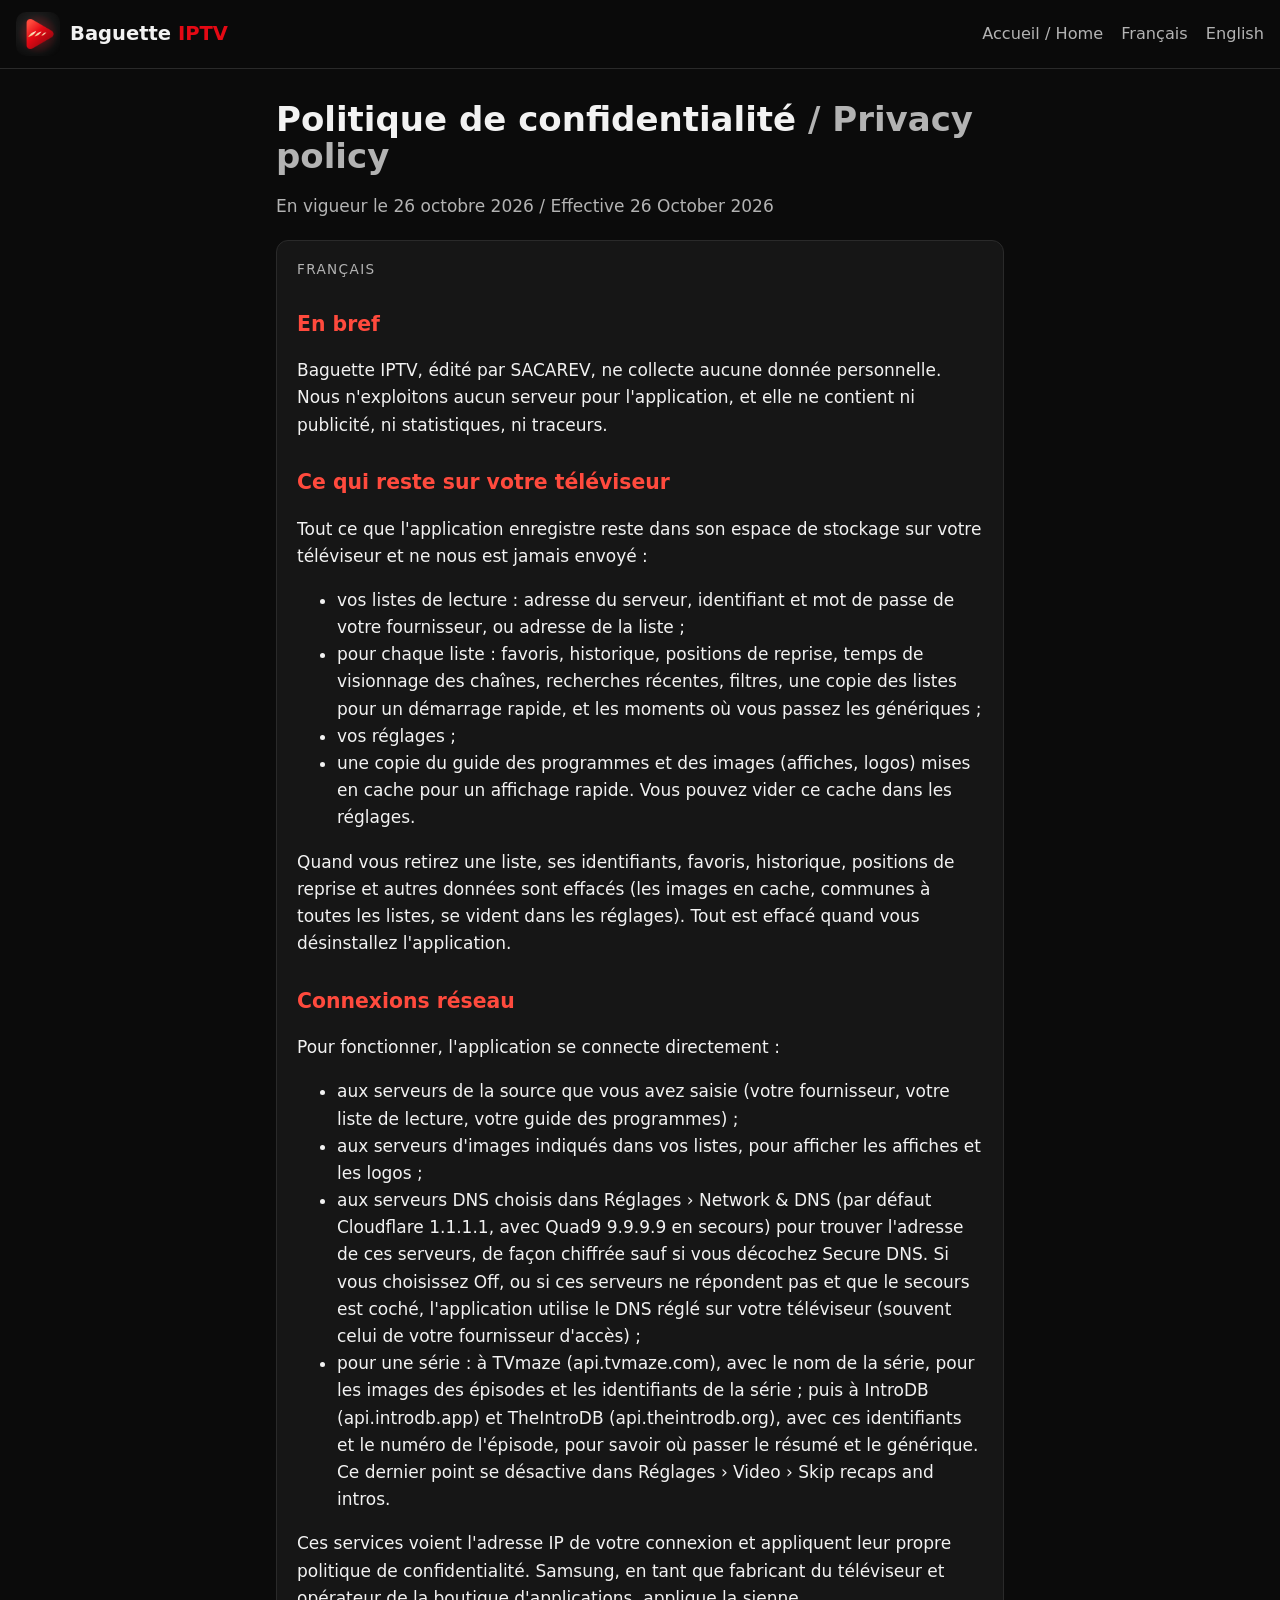
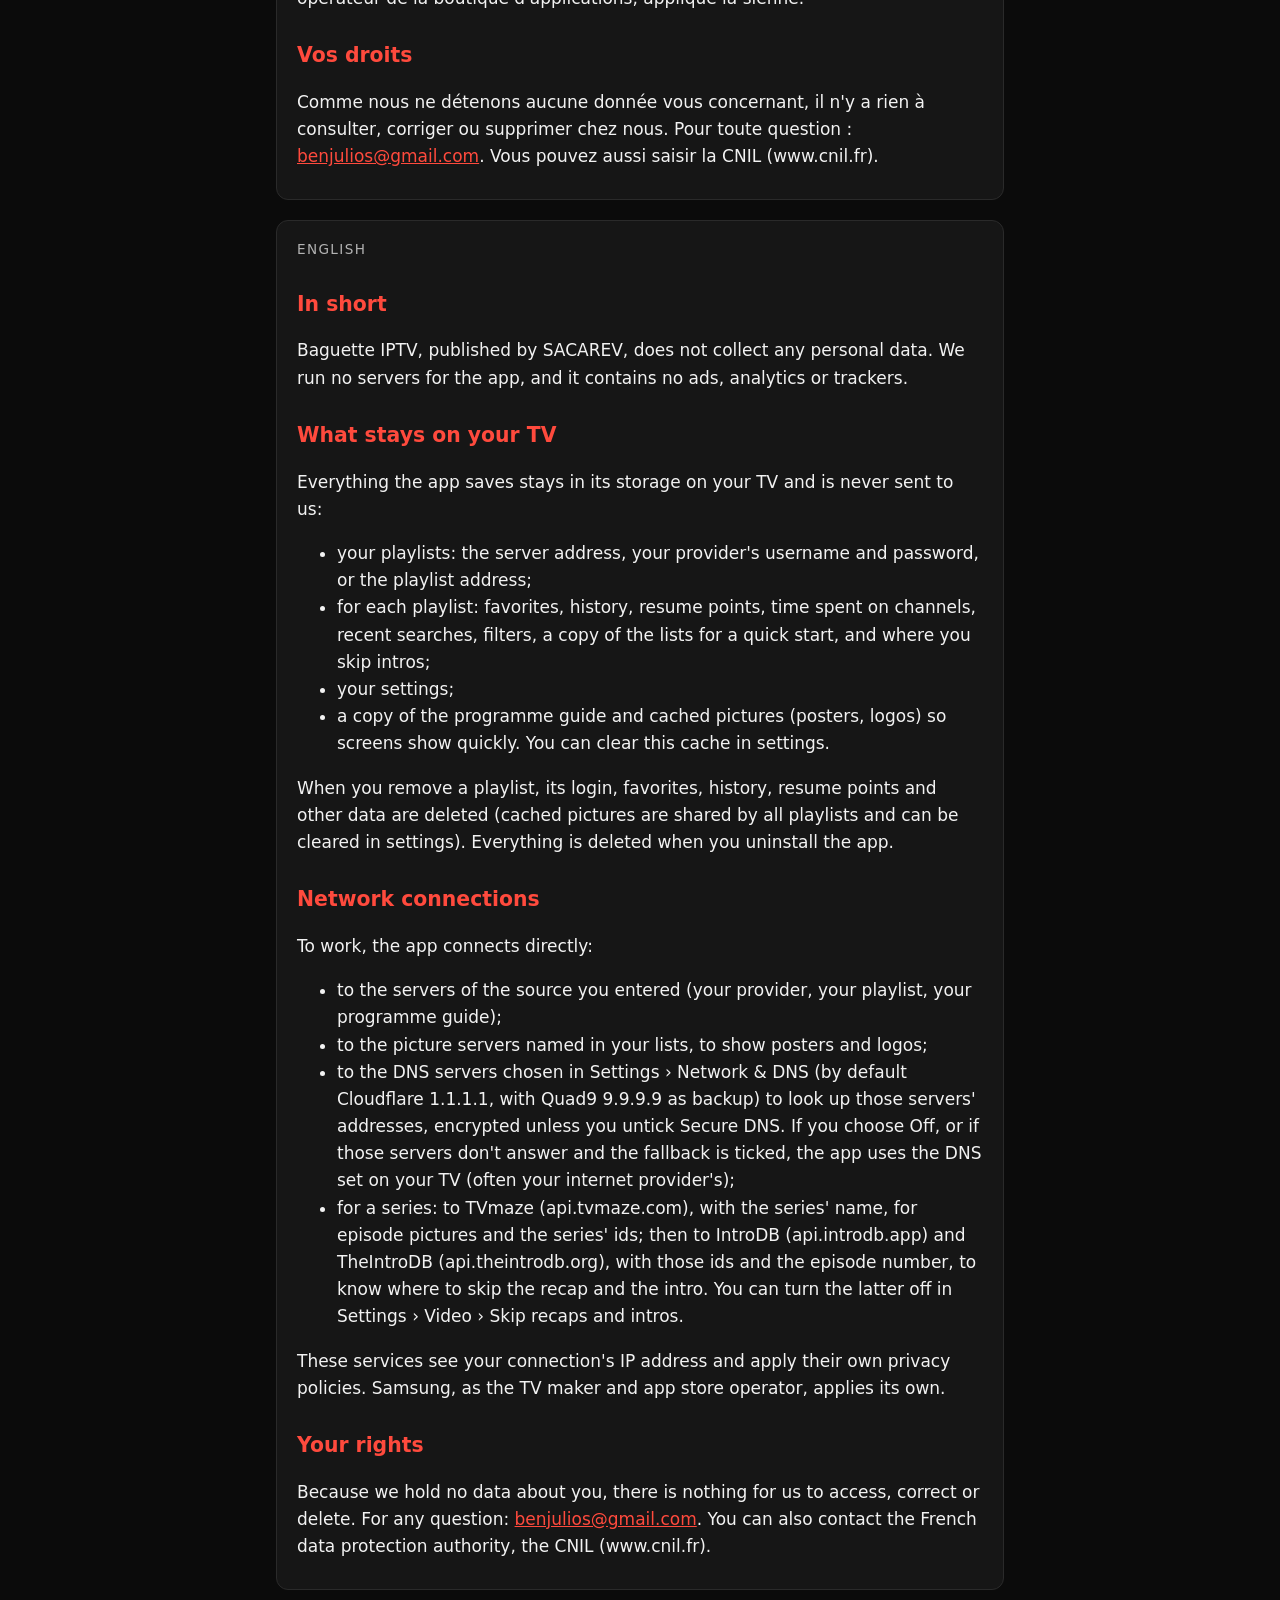
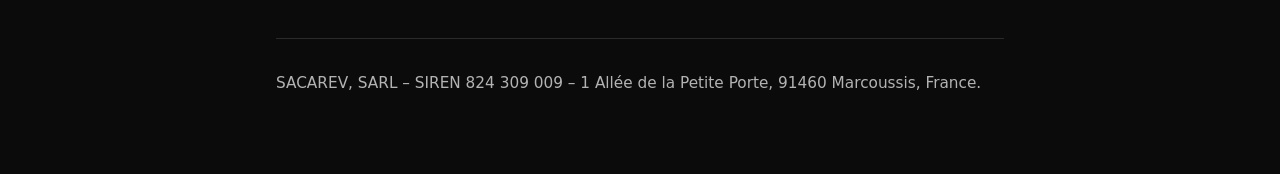
==== privacy.html @ 24fe8e36 "Privacy policy and features: the new DNS settings The app now lets you pick the DNS service (Cloudfl" ====
<!doctype html>
<html lang="fr">
<head>
<meta charset="utf-8">
<meta name="viewport" content="width=device-width, initial-scale=1">
<title>Confidentialité – Baguette IPTV</title>
<meta name="theme-color" content="#0b0b0b">
<link rel="icon" href="favicon.png">
<link rel="stylesheet" href="style.css">
</head>
<body>
<header class="top">
  <a class="brand" href="index.html"><img src="icon.png" alt="" width="44" height="44"><span>Baguette <b>IPTV</b></span></a>
  <nav><a href="index.html">Accueil / Home</a><a href="#fr">Français</a><a href="#en">English</a></nav>
</header>

<main class="doc">
  <h1>Politique de confidentialité <span class="muted">/ Privacy policy</span></h1>
  <p class="muted">En vigueur le 26 octobre 2026 / Effective 26 October 2026</p>

  <section id="fr">
    <p class="lang">Français</p>
    <h2>En bref</h2>
    <p>Baguette IPTV, édité par SACAREV, ne collecte aucune donnée personnelle. Nous n'exploitons aucun serveur pour l'application, et elle ne contient ni publicité, ni statistiques, ni traceurs.</p>
    <h2>Ce qui reste sur votre téléviseur</h2>
    <p>Tout ce que l'application enregistre reste dans son espace de stockage sur votre téléviseur et ne nous est jamais envoyé :</p>
    <ul>
      <li>vos listes de lecture : adresse du serveur, identifiant et mot de passe de votre fournisseur, ou adresse de la liste ;</li>
      <li>pour chaque liste : favoris, historique, positions de reprise, temps de visionnage des chaînes, recherches récentes, filtres, une copie des listes pour un démarrage rapide, et les moments où vous passez les génériques ;</li>
      <li>vos réglages ;</li>
      <li>une copie du guide des programmes et des images (affiches, logos) mises en cache pour un affichage rapide. Vous pouvez vider ce cache dans les réglages.</li>
    </ul>
    <p>Quand vous retirez une liste, ses identifiants, favoris, historique, positions de reprise et autres données sont effacés (les images en cache, communes à toutes les listes, se vident dans les réglages). Tout est effacé quand vous désinstallez l'application.</p>
    <h2>Connexions réseau</h2>
    <p>Pour fonctionner, l'application se connecte directement :</p>
    <ul>
      <li>aux serveurs de la source que vous avez saisie (votre fournisseur, votre liste de lecture, votre guide des programmes) ;</li>
      <li>aux serveurs d'images indiqués dans vos listes, pour afficher les affiches et les logos ;</li>
      <li>aux serveurs DNS choisis dans Réglages › Network &amp; DNS (par défaut Cloudflare 1.1.1.1, avec Quad9 9.9.9.9 en secours) pour trouver l'adresse de ces serveurs, de façon chiffrée sauf si vous décochez Secure DNS. Si vous choisissez Off, ou si ces serveurs ne répondent pas et que le secours est coché, l'application utilise le DNS réglé sur votre téléviseur (souvent celui de votre fournisseur d'accès) ;</li>
      <li>pour une série : à TVmaze (api.tvmaze.com), avec le nom de la série, pour les images des épisodes et les identifiants de la série ; puis à IntroDB (api.introdb.app) et TheIntroDB (api.theintrodb.org), avec ces identifiants et le numéro de l'épisode, pour savoir où passer le résumé et le générique. Ce dernier point se désactive dans Réglages › Video › Skip recaps and intros.</li>
    </ul>
    <p>Ces services voient l'adresse IP de votre connexion et appliquent leur propre politique de confidentialité. Samsung, en tant que fabricant du téléviseur et opérateur de la boutique d'applications, applique la sienne.</p>
    <h2>Vos droits</h2>
    <p>Comme nous ne détenons aucune donnée vous concernant, il n'y a rien à consulter, corriger ou supprimer chez nous. Pour toute question : <a href="mailto:benjulios@gmail.com">benjulios@gmail.com</a>. Vous pouvez aussi saisir la CNIL (www.cnil.fr).</p>
  </section>

  <section id="en">
    <p class="lang">English</p>
    <h2>In short</h2>
    <p>Baguette IPTV, published by SACAREV, does not collect any personal data. We run no servers for the app, and it contains no ads, analytics or trackers.</p>
    <h2>What stays on your TV</h2>
    <p>Everything the app saves stays in its storage on your TV and is never sent to us:</p>
    <ul>
      <li>your playlists: the server address, your provider's username and password, or the playlist address;</li>
      <li>for each playlist: favorites, history, resume points, time spent on channels, recent searches, filters, a copy of the lists for a quick start, and where you skip intros;</li>
      <li>your settings;</li>
      <li>a copy of the programme guide and cached pictures (posters, logos) so screens show quickly. You can clear this cache in settings.</li>
    </ul>
    <p>When you remove a playlist, its login, favorites, history, resume points and other data are deleted (cached pictures are shared by all playlists and can be cleared in settings). Everything is deleted when you uninstall the app.</p>
    <h2>Network connections</h2>
    <p>To work, the app connects directly:</p>
    <ul>
      <li>to the servers of the source you entered (your provider, your playlist, your programme guide);</li>
      <li>to the picture servers named in your lists, to show posters and logos;</li>
      <li>to the DNS servers chosen in Settings › Network &amp; DNS (by default Cloudflare 1.1.1.1, with Quad9 9.9.9.9 as backup) to look up those servers' addresses, encrypted unless you untick Secure DNS. If you choose Off, or if those servers don't answer and the fallback is ticked, the app uses the DNS set on your TV (often your internet provider's);</li>
      <li>for a series: to TVmaze (api.tvmaze.com), with the series' name, for episode pictures and the series' ids; then to IntroDB (api.introdb.app) and TheIntroDB (api.theintrodb.org), with those ids and the episode number, to know where to skip the recap and the intro. You can turn the latter off in Settings › Video › Skip recaps and intros.</li>
    </ul>
    <p>These services see your connection's IP address and apply their own privacy policies. Samsung, as the TV maker and app store operator, applies its own.</p>
    <h2>Your rights</h2>
    <p>Because we hold no data about you, there is nothing for us to access, correct or delete. For any question: <a href="mailto:benjulios@gmail.com">benjulios@gmail.com</a>. You can also contact the French data protection authority, the CNIL (www.cnil.fr).</p>
  </section>

  <footer>
    <p>SACAREV, SARL – SIREN 824 309 009 – 1 Allée de la Petite Porte, 91460 Marcoussis, France.</p>
  </footer>
</main>
</body>
</html>
---- style.css ----
:root {
  --bg: #0b0b0b; --panel: #161616; --raised: #1f1f1f; --line: #2a2a2a;
  --text: #f2f2f2; --muted: #b3b3b3; --red: #e50914; --red-light: #ff4a3d;
}
* { box-sizing: border-box; }
html, body { margin: 0; background: var(--bg); color: var(--text); font: 17px/1.6 system-ui, -apple-system, "Segoe UI", Roboto, sans-serif; }
a { color: var(--red-light); }
img { max-width: 100%; height: auto; }

.top { position: sticky; top: 0; z-index: 10; display: flex; align-items: center; justify-content: space-between; gap: 16px; flex-wrap: wrap;
  padding: 12px 16px; background: rgba(11, 11, 11, .92); border-bottom: 1px solid var(--line); backdrop-filter: blur(8px); }
.brand { display: flex; align-items: center; gap: 10px; color: var(--text); text-decoration: none; font-weight: 700; font-size: 1.15rem; }
.brand img { border-radius: 10px; }
.brand b { color: var(--red); }
nav { display: flex; gap: 18px; flex-wrap: wrap; }
nav a { color: var(--muted); text-decoration: none; font-size: .95rem; }
nav a:hover { color: var(--text); }

main { max-width: 1120px; margin: 0 auto; padding: 0 16px 64px; }
.hero { text-align: center; padding: 48px 0 8px; }
.hero .logo { border-radius: 28px; box-shadow: 0 12px 40px rgba(229, 9, 20, .25); }
h1 { margin: 16px 0 4px; font-size: clamp(2.2rem, 6vw, 3.6rem); line-height: 1.1; }
h1 span { color: var(--red); }
.tagline { margin: 4px 0; font-size: 1.2rem; }
.tagline.en { color: var(--muted); font-size: 1.05rem; }

.shot { margin: 0; }
.shot img { display: block; width: 100%; border-radius: 12px; border: 1px solid var(--line); background: var(--panel); }
.shot.wide { margin-top: 32px; }
.shot.wide img { box-shadow: 0 24px 60px rgba(0, 0, 0, .6); }
.gallery { display: grid; grid-template-columns: repeat(auto-fit, minmax(320px, 1fr)); gap: 24px; margin-top: 32px; }
figcaption { margin-top: 8px; font-weight: 600; }
figcaption span { display: block; color: var(--muted); font-weight: 400; font-size: .92rem; }
.note { color: var(--muted); font-size: .85rem; text-align: center; margin: 16px 0 0; }

.lang-block { background: var(--panel); border: 1px solid var(--line); border-radius: 16px; padding: 8px 24px 20px; margin: 40px 0 0; }
.lang { font-size: .8rem; color: var(--muted); text-transform: uppercase; letter-spacing: .1em; margin-bottom: 0; }
h2 { font-size: 1.45rem; margin: 18px 0 8px; }
.warn { background: var(--raised); border-left: 4px solid var(--red); padding: 10px 14px; border-radius: 6px; }
.features { display: grid; grid-template-columns: repeat(auto-fit, minmax(260px, 1fr)); gap: 16px; margin: 20px 0 8px; }
.features article { background: var(--raised); border: 1px solid var(--line); border-radius: 12px; padding: 16px 18px; }
.features img { width: 36px; height: 36px; }
.features h3 { margin: 8px 0 4px; font-size: 1.05rem; }
.features p { margin: 0; color: var(--muted); font-size: .95rem; }
.features article.wide { grid-column: 1 / -1; border-color: rgba(229, 9, 20, .45); }

footer { margin-top: 48px; font-size: .9rem; color: var(--muted); border-top: 1px solid var(--line); padding-top: 16px; }
.muted { color: var(--muted); }

/* the privacy page: one readable column */
.doc { max-width: 760px; margin: 0 auto; }
.doc section { background: var(--panel); border: 1px solid var(--line); border-radius: 12px; padding: 4px 20px 12px; margin: 20px 0; }
.doc h1 { font-size: 2rem; margin-top: 32px; }
.doc h2 { color: var(--red-light); font-size: 1.2rem; margin-top: 1.6rem; }
@media (max-width: 520px) {
  .lang-block { padding: 4px 16px 16px; }
  .top { padding: 10px 16px; }
}
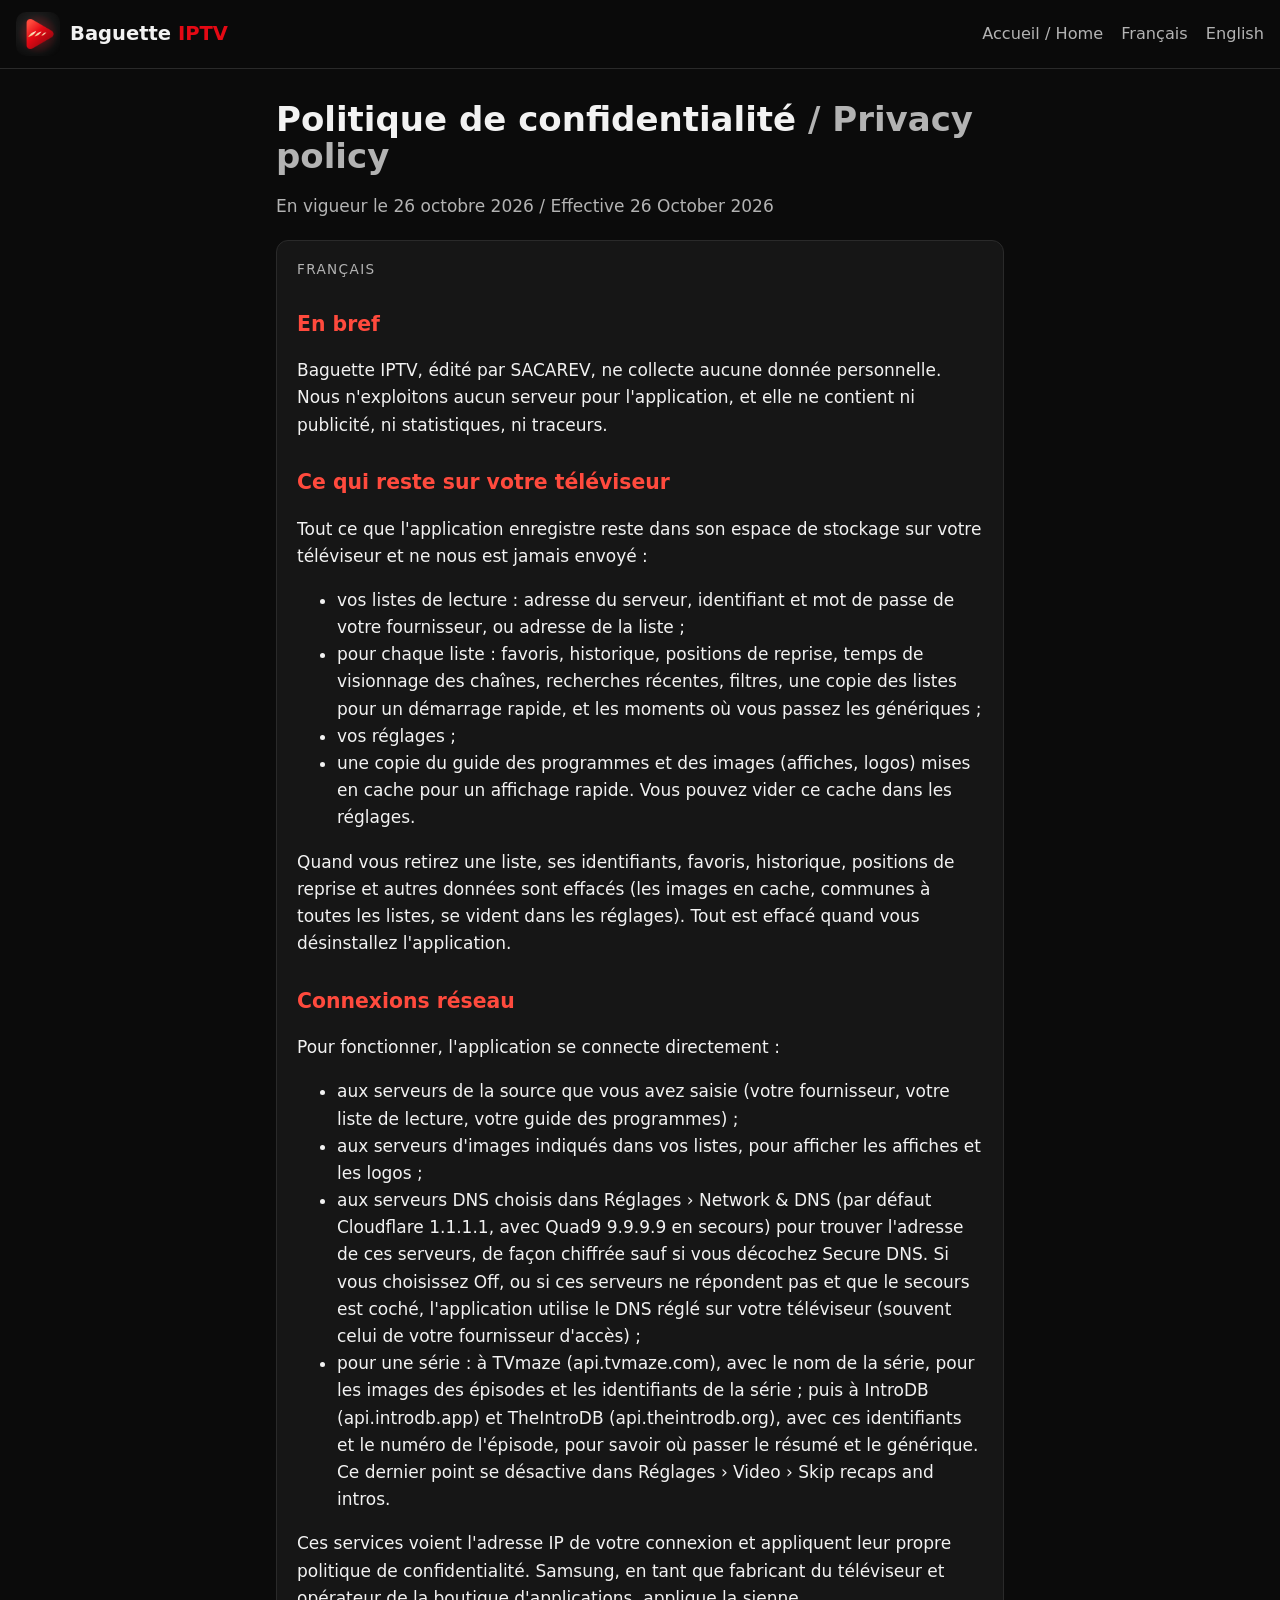
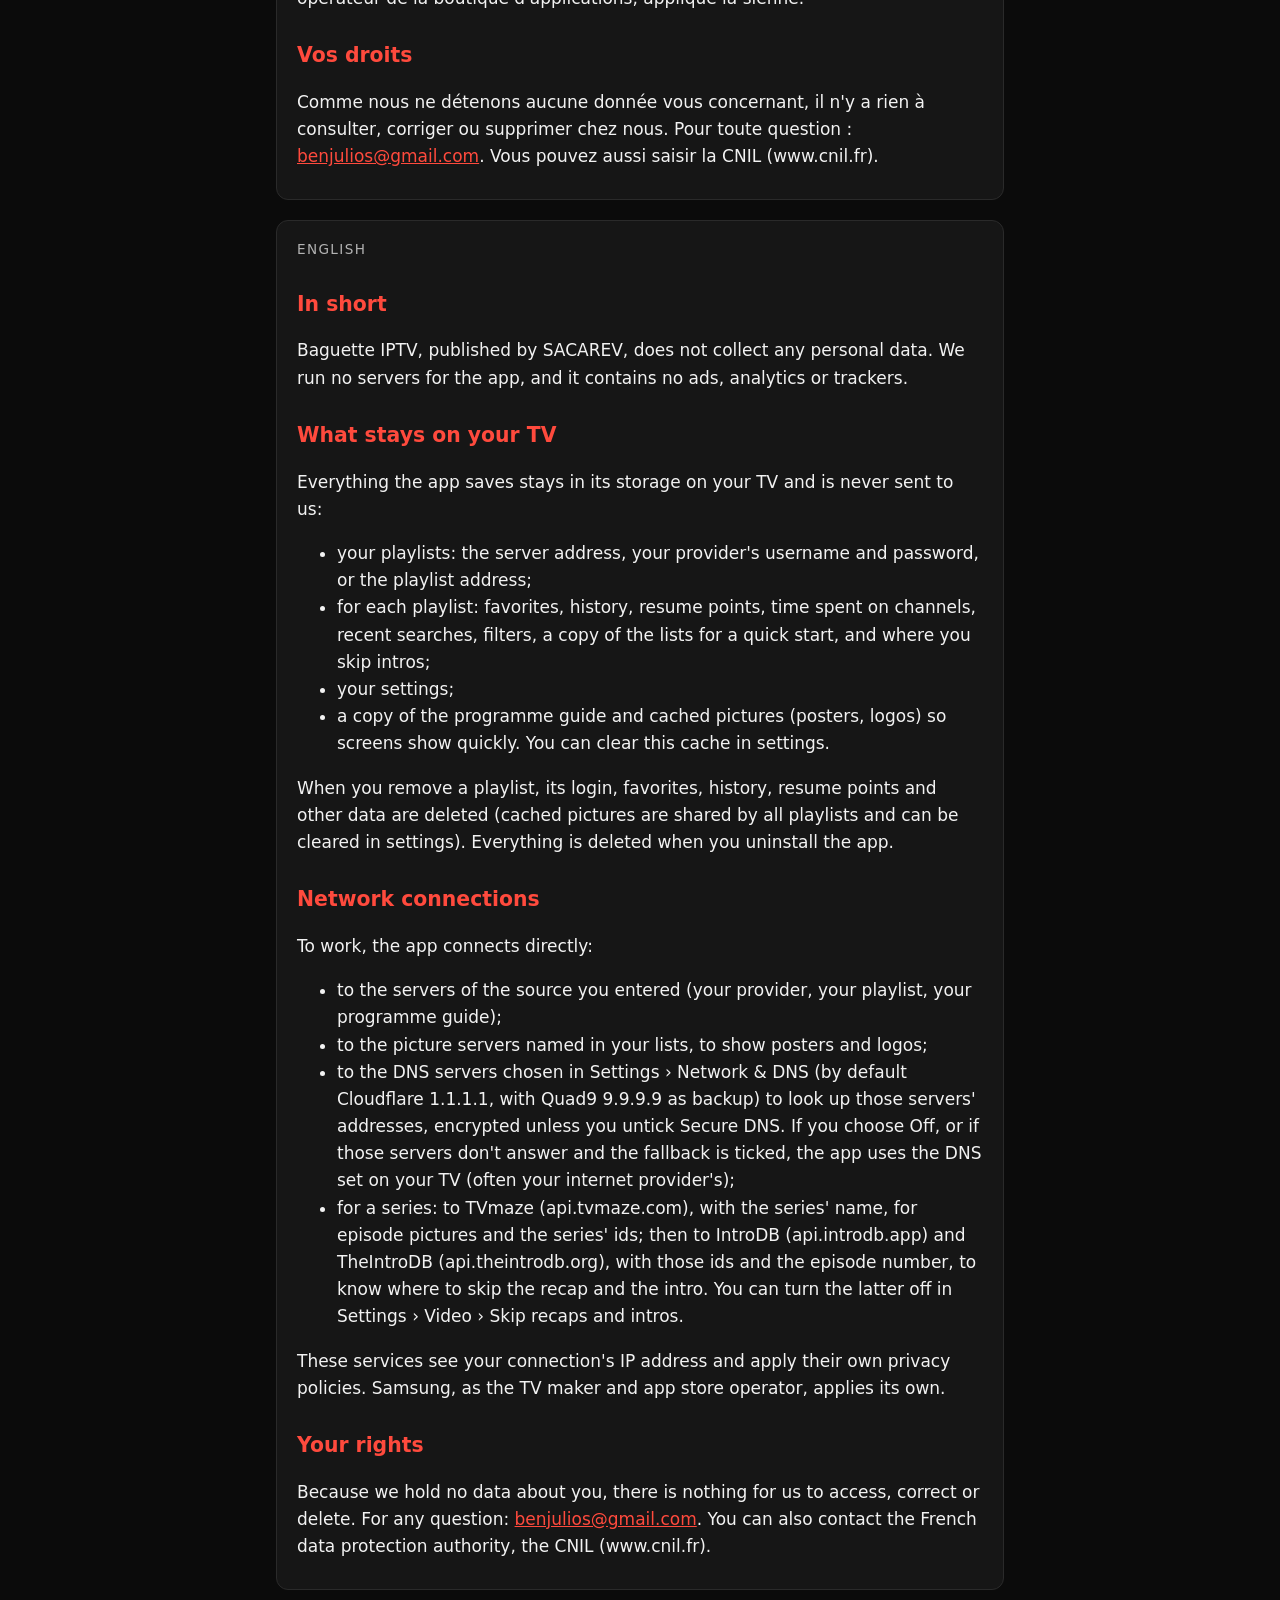
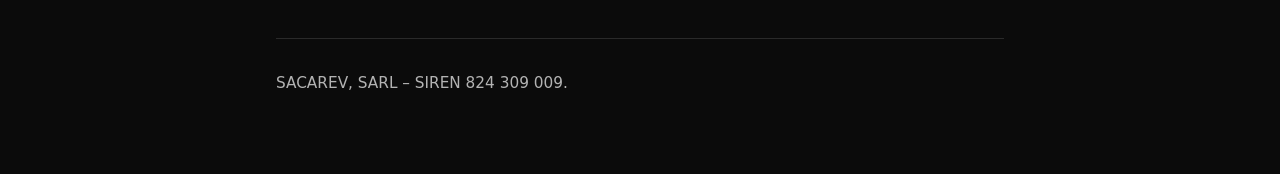
==== commit 7e9b3915: "Privacy policy and features: the new DNS settings The app now lets you pick the DNS service (Cloudfl" ====
--- a/privacy.html
+++ b/privacy.html
@@ -71,7 +71,7 @@
   </section>
 
   <footer>
-    <p>SACAREV, SARL – SIREN 824 309 009 – 1 Allée de la Petite Porte, 91460 Marcoussis, France.</p>
+    <p>SACAREV, SARL – SIREN 824 309 009.</p>
   </footer>
 </main>
 </body>
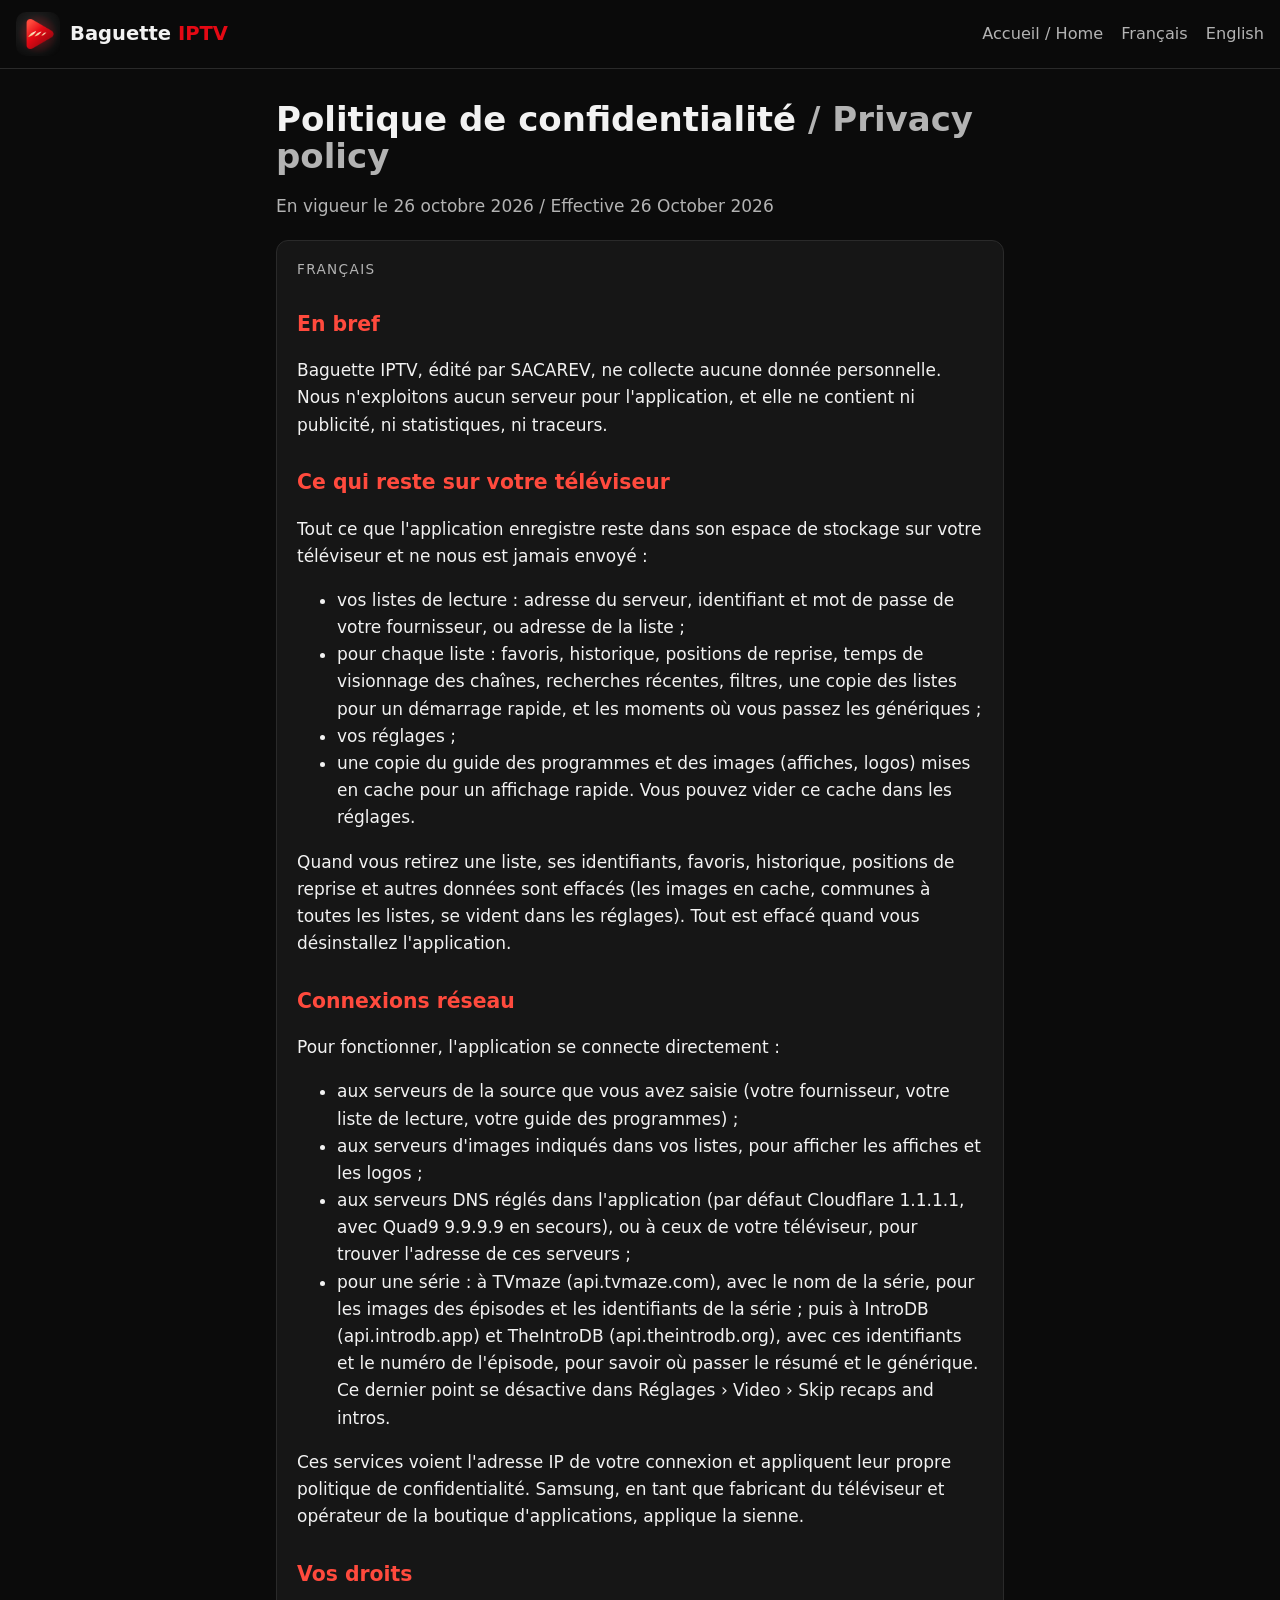
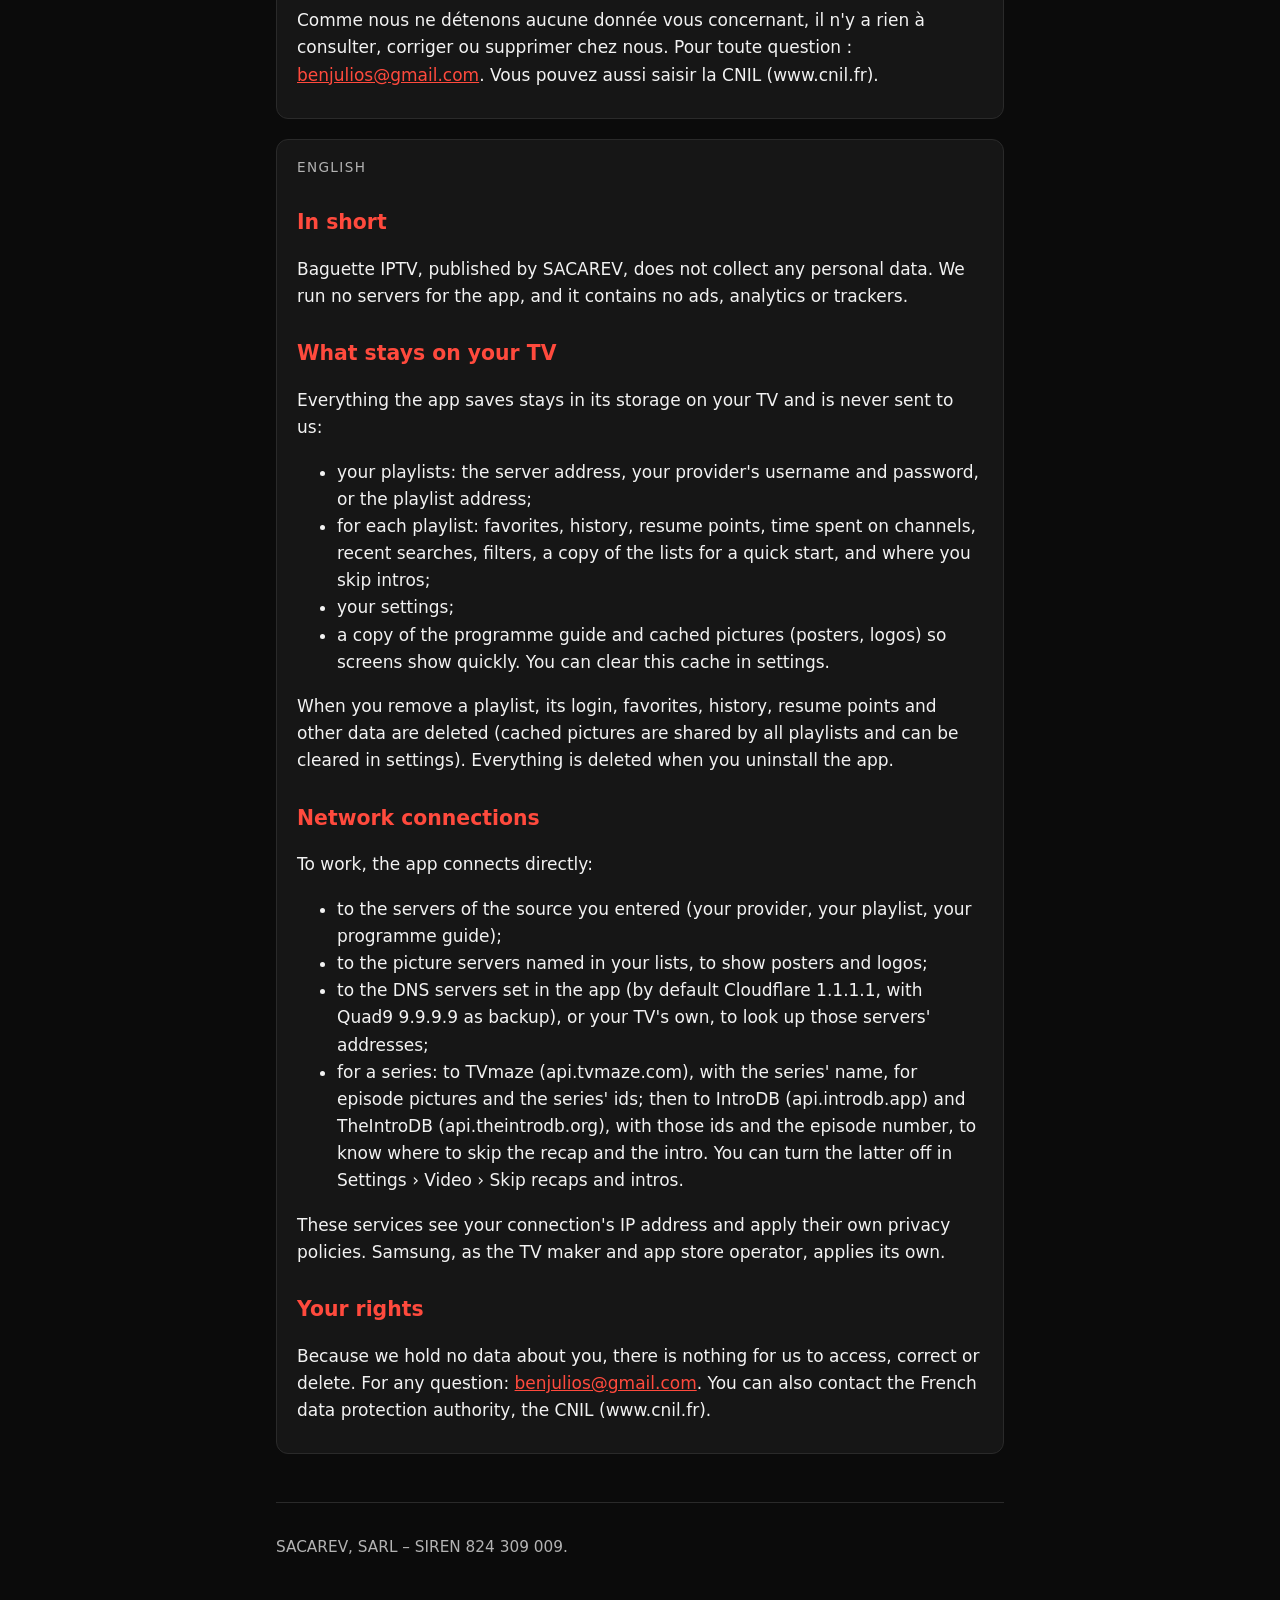
==== commit 40d8bdaa: "Site: leave secure DNS out for now, lead with the interface The feature list no longer pitches encry" ====
--- a/privacy.html
+++ b/privacy.html
@@ -36,7 +36,7 @@
     <ul>
       <li>aux serveurs de la source que vous avez saisie (votre fournisseur, votre liste de lecture, votre guide des programmes) ;</li>
       <li>aux serveurs d'images indiqués dans vos listes, pour afficher les affiches et les logos ;</li>
-      <li>aux serveurs DNS choisis dans Réglages › Network &amp; DNS (par défaut Cloudflare 1.1.1.1, avec Quad9 9.9.9.9 en secours) pour trouver l'adresse de ces serveurs, de façon chiffrée sauf si vous décochez Secure DNS. Si vous choisissez Off, ou si ces serveurs ne répondent pas et que le secours est coché, l'application utilise le DNS réglé sur votre téléviseur (souvent celui de votre fournisseur d'accès) ;</li>
+      <li>aux serveurs DNS réglés dans l'application (par défaut Cloudflare 1.1.1.1, avec Quad9 9.9.9.9 en secours), ou à ceux de votre téléviseur, pour trouver l'adresse de ces serveurs ;</li>
       <li>pour une série : à TVmaze (api.tvmaze.com), avec le nom de la série, pour les images des épisodes et les identifiants de la série ; puis à IntroDB (api.introdb.app) et TheIntroDB (api.theintrodb.org), avec ces identifiants et le numéro de l'épisode, pour savoir où passer le résumé et le générique. Ce dernier point se désactive dans Réglages › Video › Skip recaps and intros.</li>
     </ul>
     <p>Ces services voient l'adresse IP de votre connexion et appliquent leur propre politique de confidentialité. Samsung, en tant que fabricant du téléviseur et opérateur de la boutique d'applications, applique la sienne.</p>
@@ -62,7 +62,7 @@
     <ul>
       <li>to the servers of the source you entered (your provider, your playlist, your programme guide);</li>
       <li>to the picture servers named in your lists, to show posters and logos;</li>
-      <li>to the DNS servers chosen in Settings › Network &amp; DNS (by default Cloudflare 1.1.1.1, with Quad9 9.9.9.9 as backup) to look up those servers' addresses, encrypted unless you untick Secure DNS. If you choose Off, or if those servers don't answer and the fallback is ticked, the app uses the DNS set on your TV (often your internet provider's);</li>
+      <li>to the DNS servers set in the app (by default Cloudflare 1.1.1.1, with Quad9 9.9.9.9 as backup), or your TV's own, to look up those servers' addresses;</li>
       <li>for a series: to TVmaze (api.tvmaze.com), with the series' name, for episode pictures and the series' ids; then to IntroDB (api.introdb.app) and TheIntroDB (api.theintrodb.org), with those ids and the episode number, to know where to skip the recap and the intro. You can turn the latter off in Settings › Video › Skip recaps and intros.</li>
     </ul>
     <p>These services see your connection's IP address and apply their own privacy policies. Samsung, as the TV maker and app store operator, applies its own.</p>
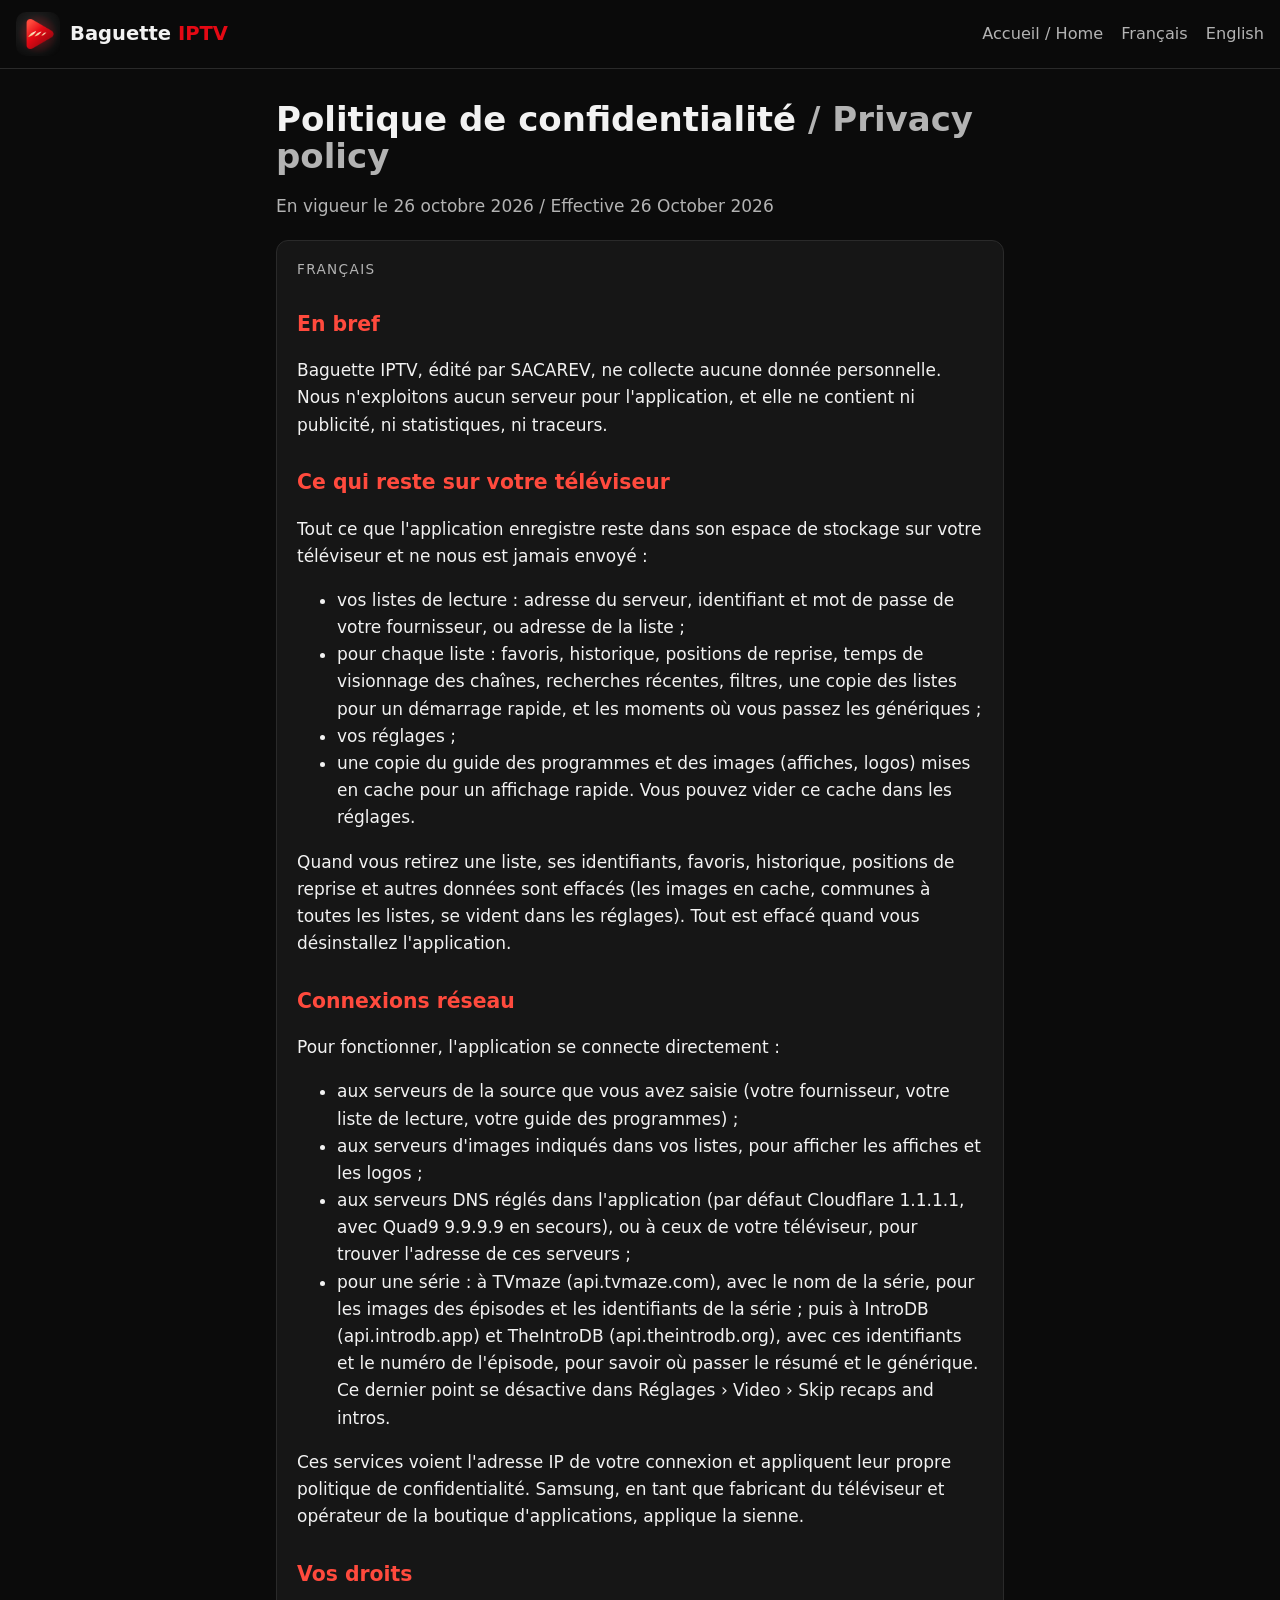
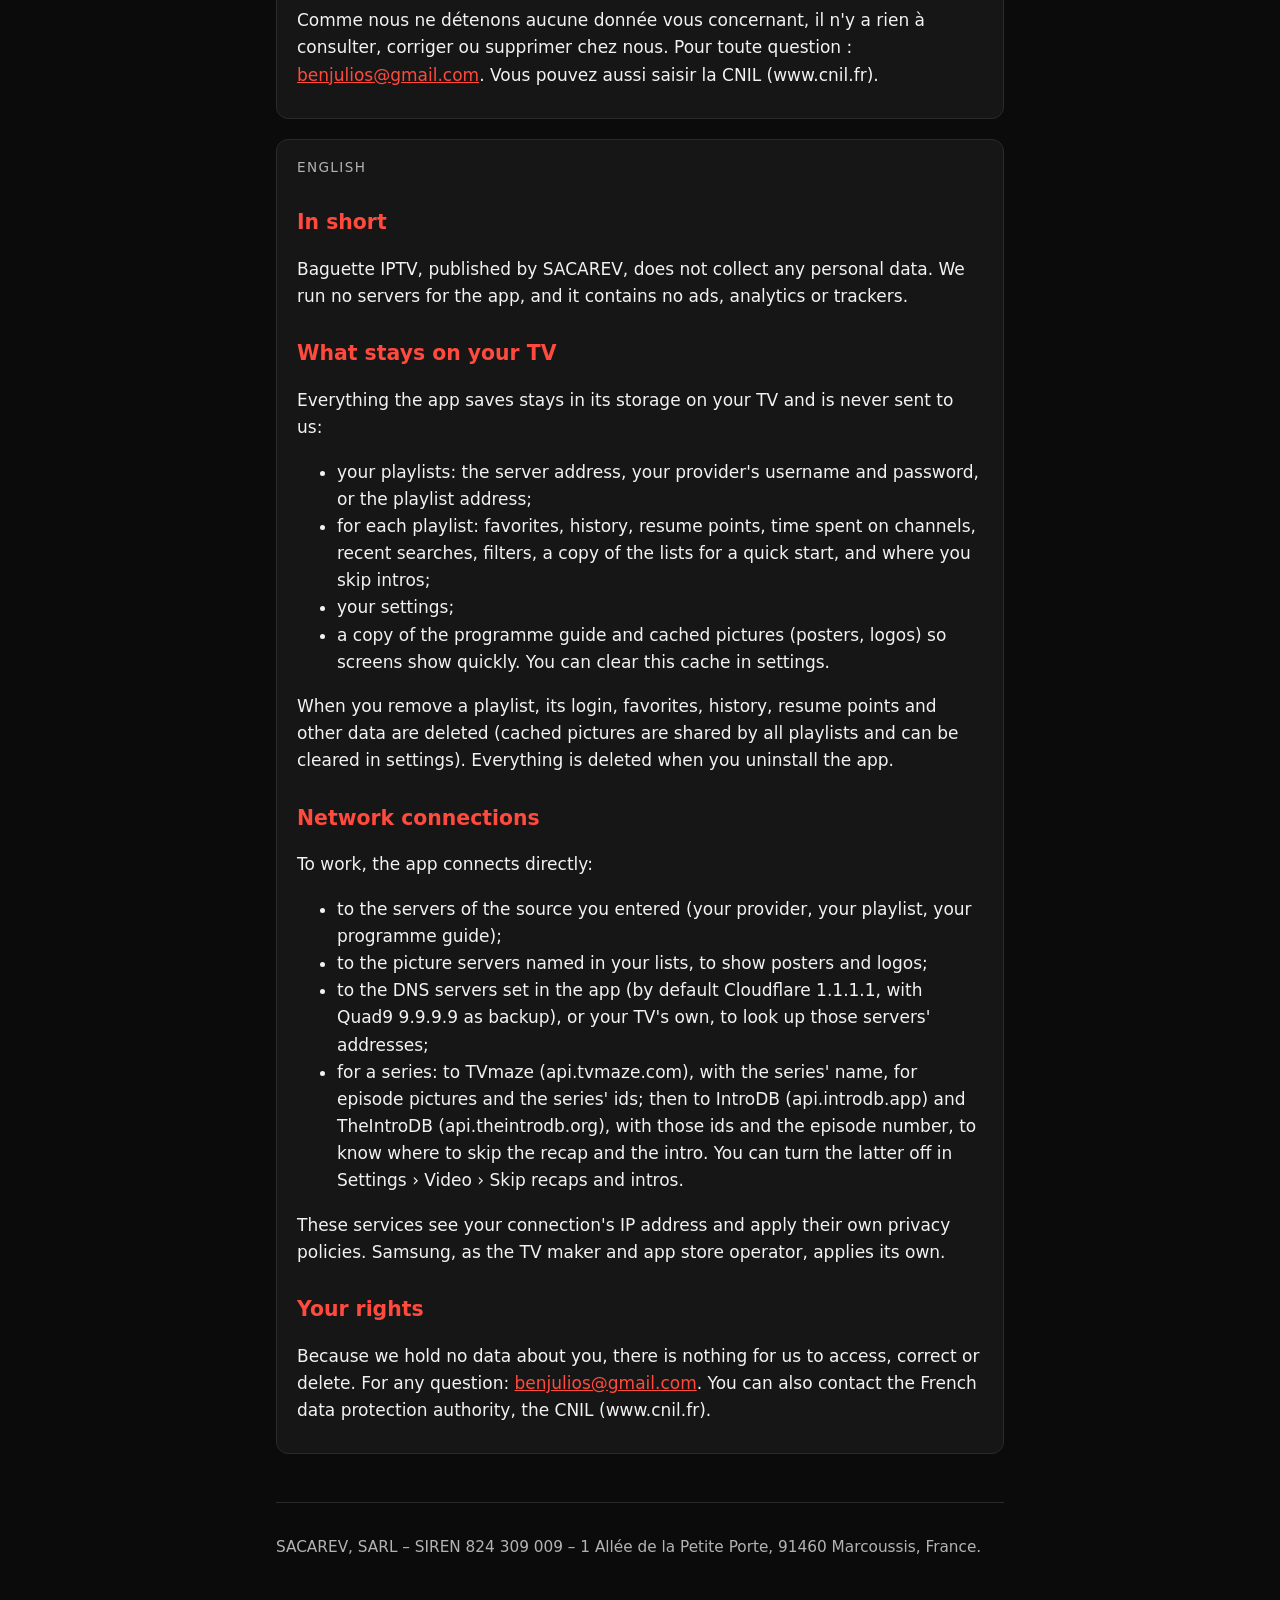
==== commit 69ce6491: "Site: leave secure DNS out for now, lead with the interface The feature list no longer pitches encry" ====
--- a/privacy.html
+++ b/privacy.html
@@ -71,7 +71,7 @@
   </section>
 
   <footer>
-    <p>SACAREV, SARL – SIREN 824 309 009.</p>
+    <p>SACAREV, SARL – SIREN 824 309 009 – 1 Allée de la Petite Porte, 91460 Marcoussis, France.</p>
   </footer>
 </main>
 </body>
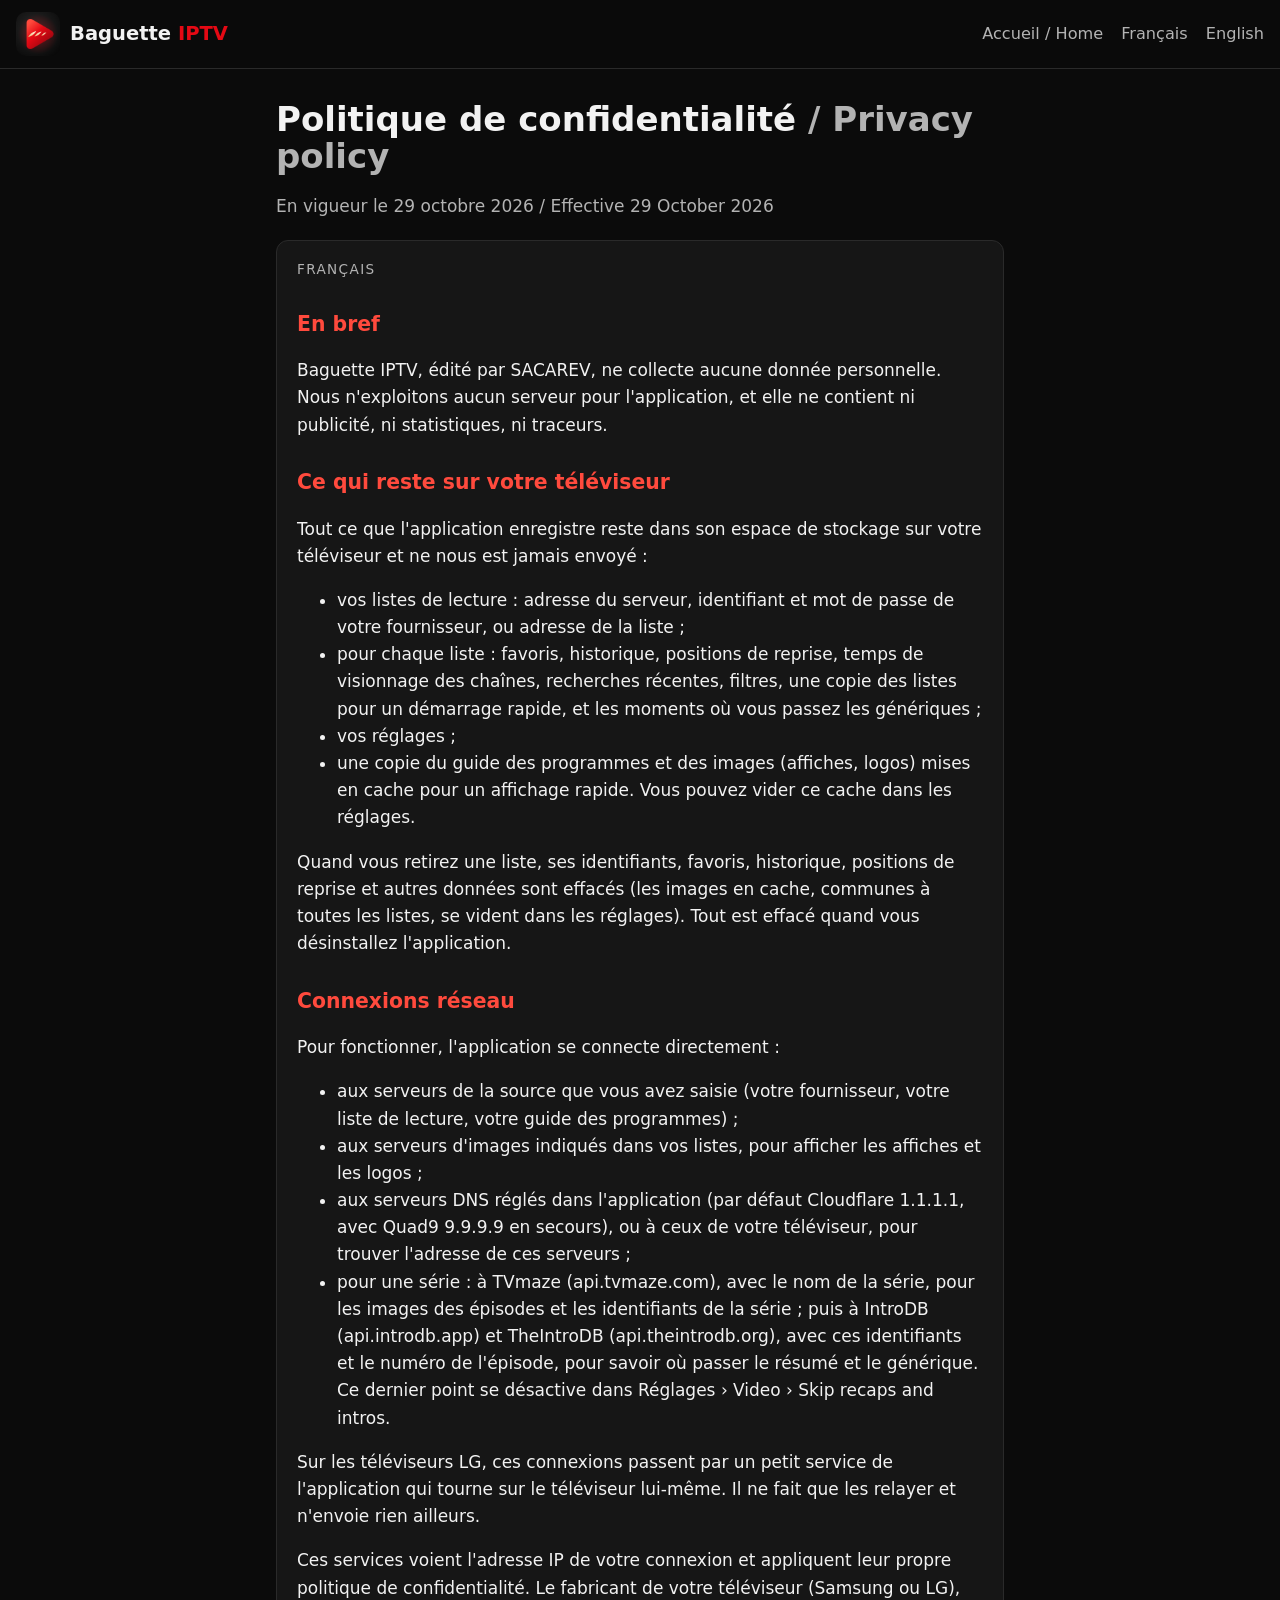
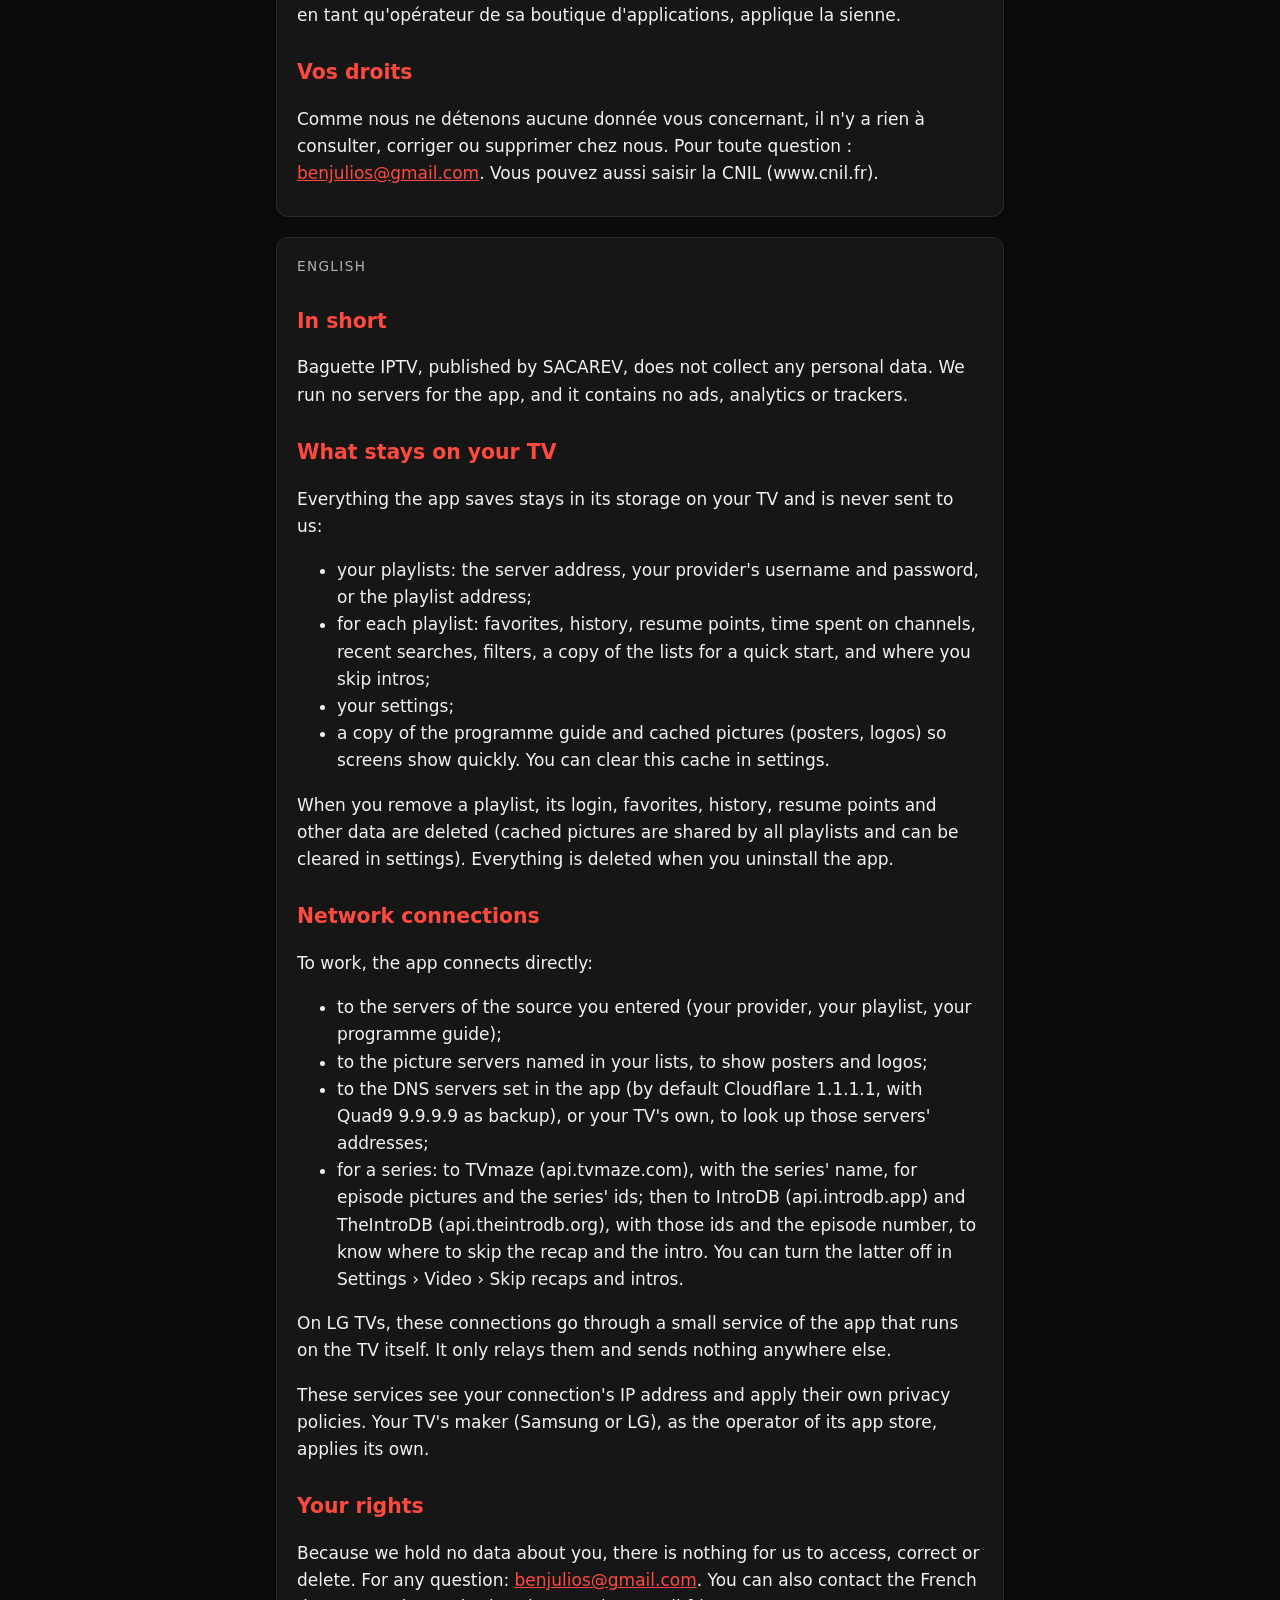
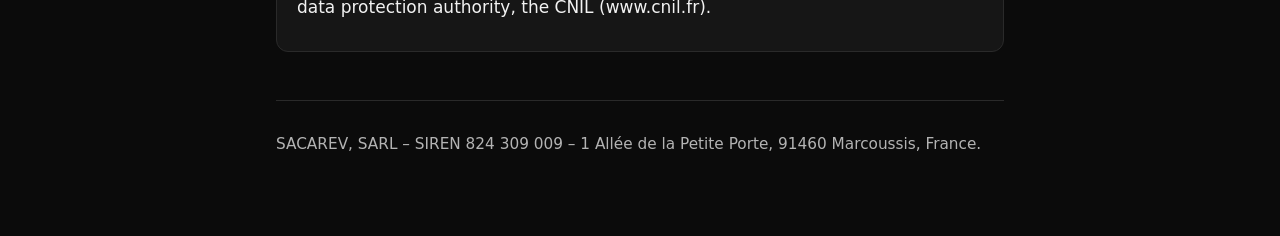
==== commit 702157ee: "Site: LG TVs on webOS 24 and later, and what the LG app's service does in the privacy policy Co-Auth" ====
--- a/privacy.html
+++ b/privacy.html
@@ -16,7 +16,7 @@
 
 <main class="doc">
   <h1>Politique de confidentialité <span class="muted">/ Privacy policy</span></h1>
-  <p class="muted">En vigueur le 26 octobre 2026 / Effective 26 October 2026</p>
+  <p class="muted">En vigueur le 29 octobre 2026 / Effective 29 October 2026</p>
 
   <section id="fr">
     <p class="lang">Français</p>
@@ -39,7 +39,8 @@
       <li>aux serveurs DNS réglés dans l'application (par défaut Cloudflare 1.1.1.1, avec Quad9 9.9.9.9 en secours), ou à ceux de votre téléviseur, pour trouver l'adresse de ces serveurs ;</li>
       <li>pour une série : à TVmaze (api.tvmaze.com), avec le nom de la série, pour les images des épisodes et les identifiants de la série ; puis à IntroDB (api.introdb.app) et TheIntroDB (api.theintrodb.org), avec ces identifiants et le numéro de l'épisode, pour savoir où passer le résumé et le générique. Ce dernier point se désactive dans Réglages › Video › Skip recaps and intros.</li>
     </ul>
-    <p>Ces services voient l'adresse IP de votre connexion et appliquent leur propre politique de confidentialité. Samsung, en tant que fabricant du téléviseur et opérateur de la boutique d'applications, applique la sienne.</p>
+    <p>Sur les téléviseurs LG, ces connexions passent par un petit service de l'application qui tourne sur le téléviseur lui-même. Il ne fait que les relayer et n'envoie rien ailleurs.</p>
+    <p>Ces services voient l'adresse IP de votre connexion et appliquent leur propre politique de confidentialité. Le fabricant de votre téléviseur (Samsung ou LG), en tant qu'opérateur de sa boutique d'applications, applique la sienne.</p>
     <h2>Vos droits</h2>
     <p>Comme nous ne détenons aucune donnée vous concernant, il n'y a rien à consulter, corriger ou supprimer chez nous. Pour toute question : <a href="mailto:benjulios@gmail.com">benjulios@gmail.com</a>. Vous pouvez aussi saisir la CNIL (www.cnil.fr).</p>
   </section>
@@ -65,7 +66,8 @@
       <li>to the DNS servers set in the app (by default Cloudflare 1.1.1.1, with Quad9 9.9.9.9 as backup), or your TV's own, to look up those servers' addresses;</li>
       <li>for a series: to TVmaze (api.tvmaze.com), with the series' name, for episode pictures and the series' ids; then to IntroDB (api.introdb.app) and TheIntroDB (api.theintrodb.org), with those ids and the episode number, to know where to skip the recap and the intro. You can turn the latter off in Settings › Video › Skip recaps and intros.</li>
     </ul>
-    <p>These services see your connection's IP address and apply their own privacy policies. Samsung, as the TV maker and app store operator, applies its own.</p>
+    <p>On LG TVs, these connections go through a small service of the app that runs on the TV itself. It only relays them and sends nothing anywhere else.</p>
+    <p>These services see your connection's IP address and apply their own privacy policies. Your TV's maker (Samsung or LG), as the operator of its app store, applies its own.</p>
     <h2>Your rights</h2>
     <p>Because we hold no data about you, there is nothing for us to access, correct or delete. For any question: <a href="mailto:benjulios@gmail.com">benjulios@gmail.com</a>. You can also contact the French data protection authority, the CNIL (www.cnil.fr).</p>
   </section>
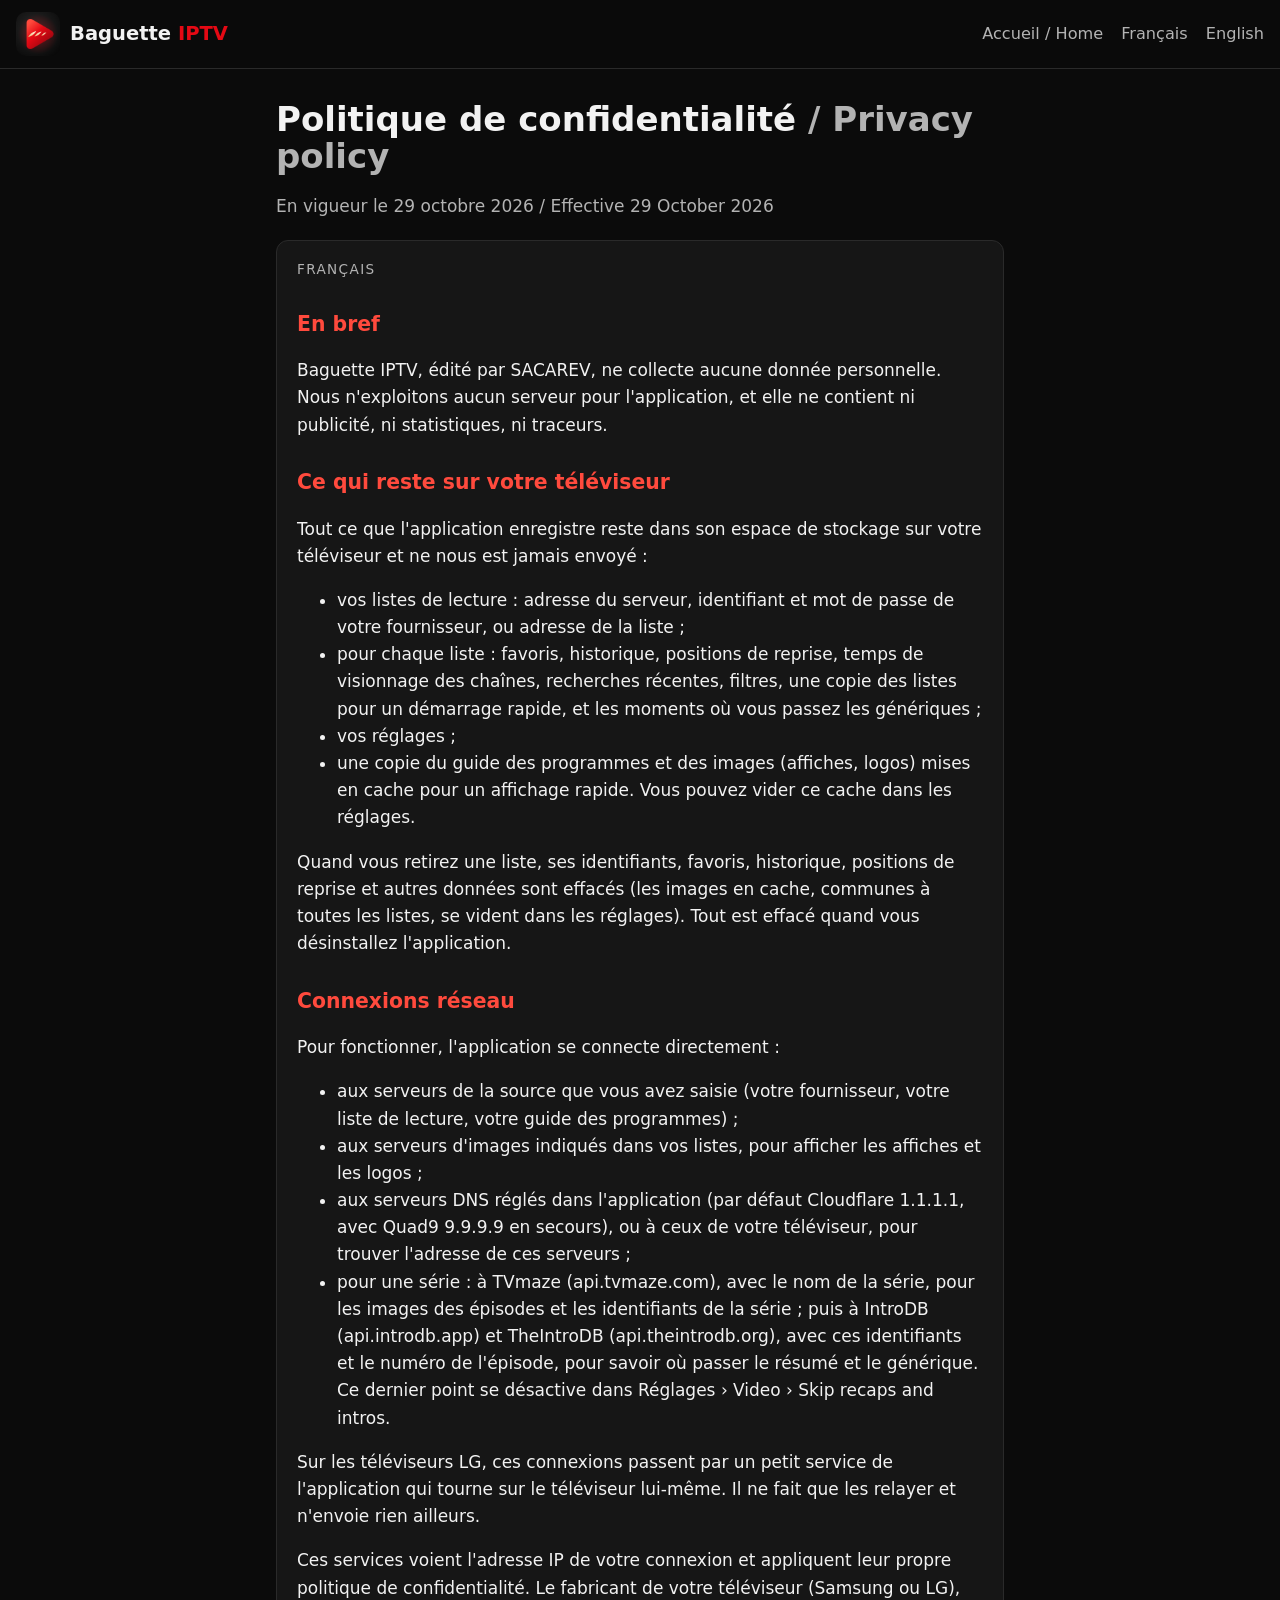
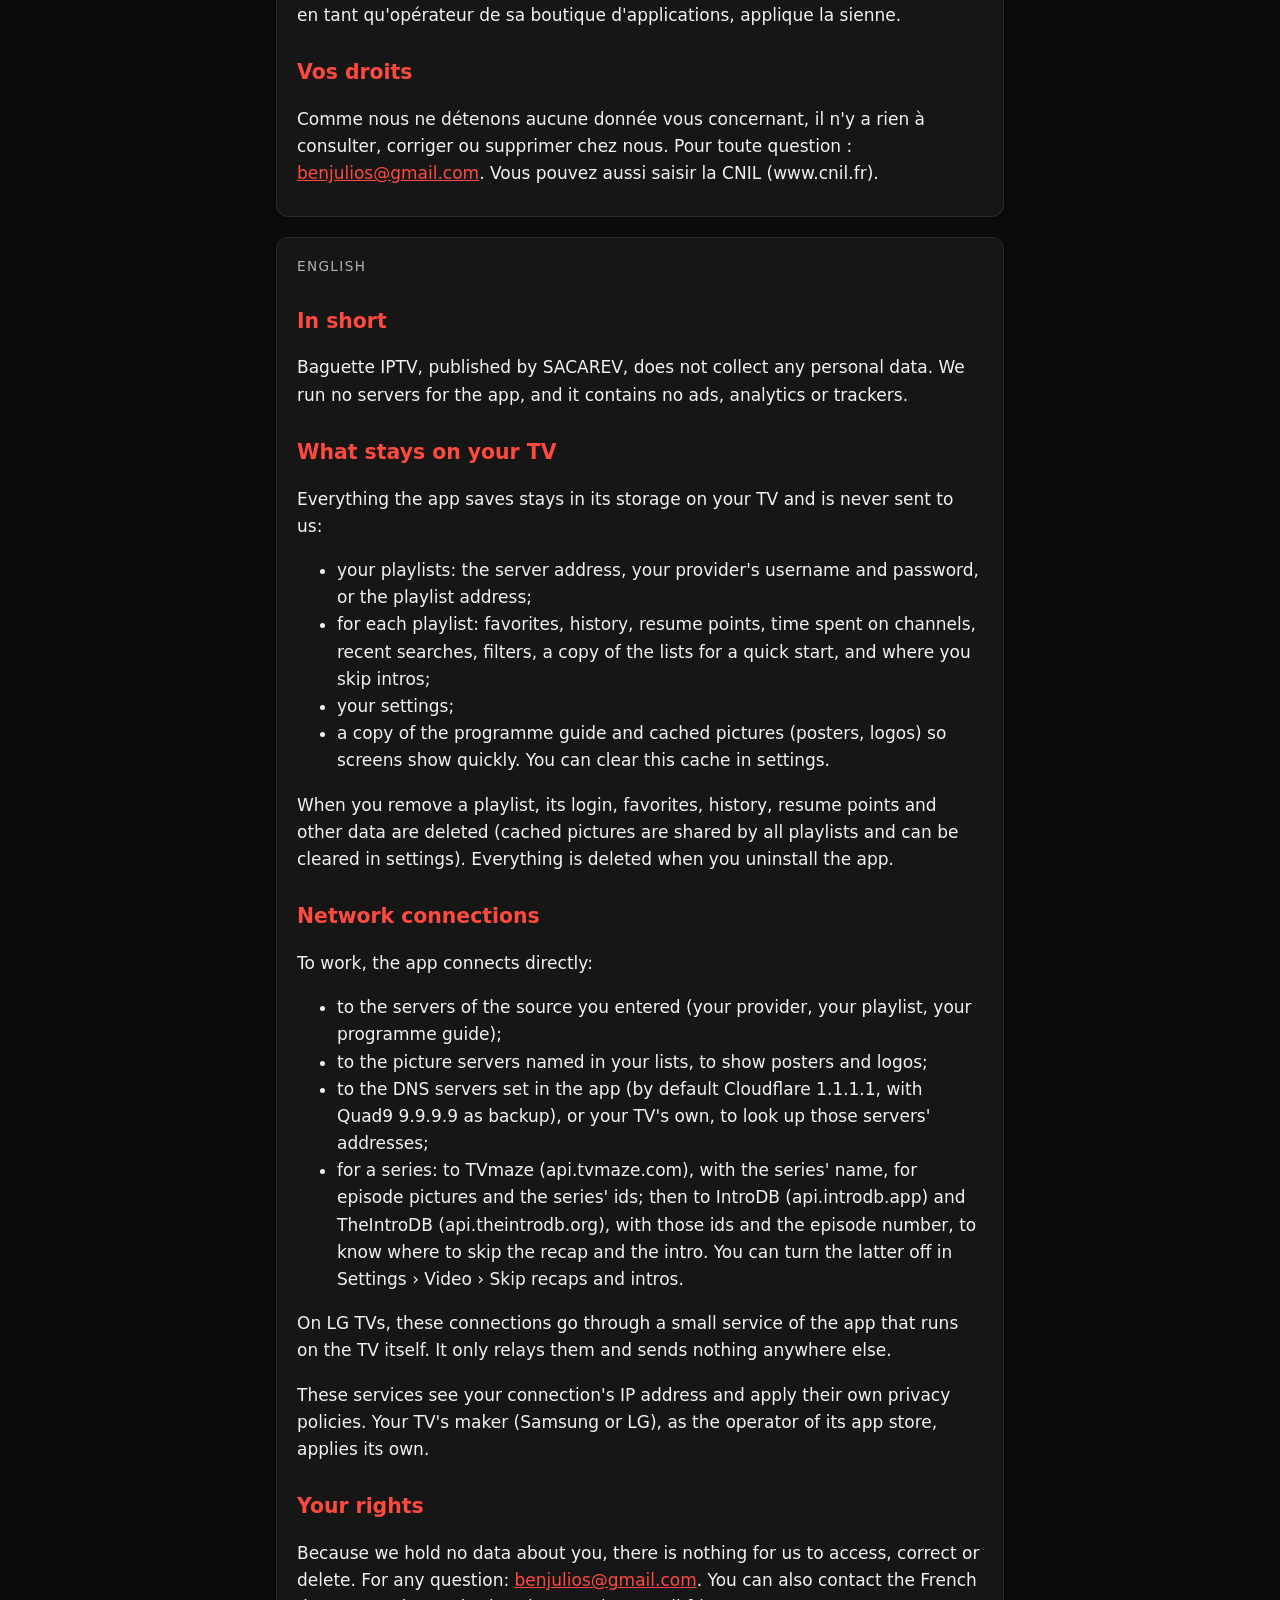
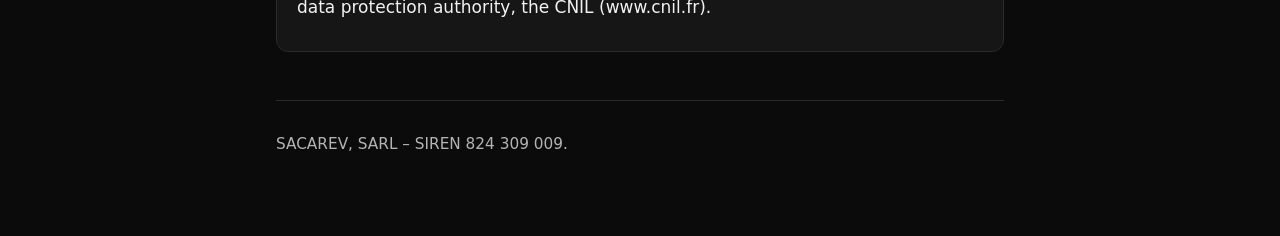
==== commit f02f51ac: "Site: LG TVs on webOS 24 and later, and what the LG app's service does in the privacy policy Co-Auth" ====
--- a/privacy.html
+++ b/privacy.html
@@ -73,7 +73,7 @@
   </section>
 
   <footer>
-    <p>SACAREV, SARL – SIREN 824 309 009 – 1 Allée de la Petite Porte, 91460 Marcoussis, France.</p>
+    <p>SACAREV, SARL – SIREN 824 309 009.</p>
   </footer>
 </main>
 </body>
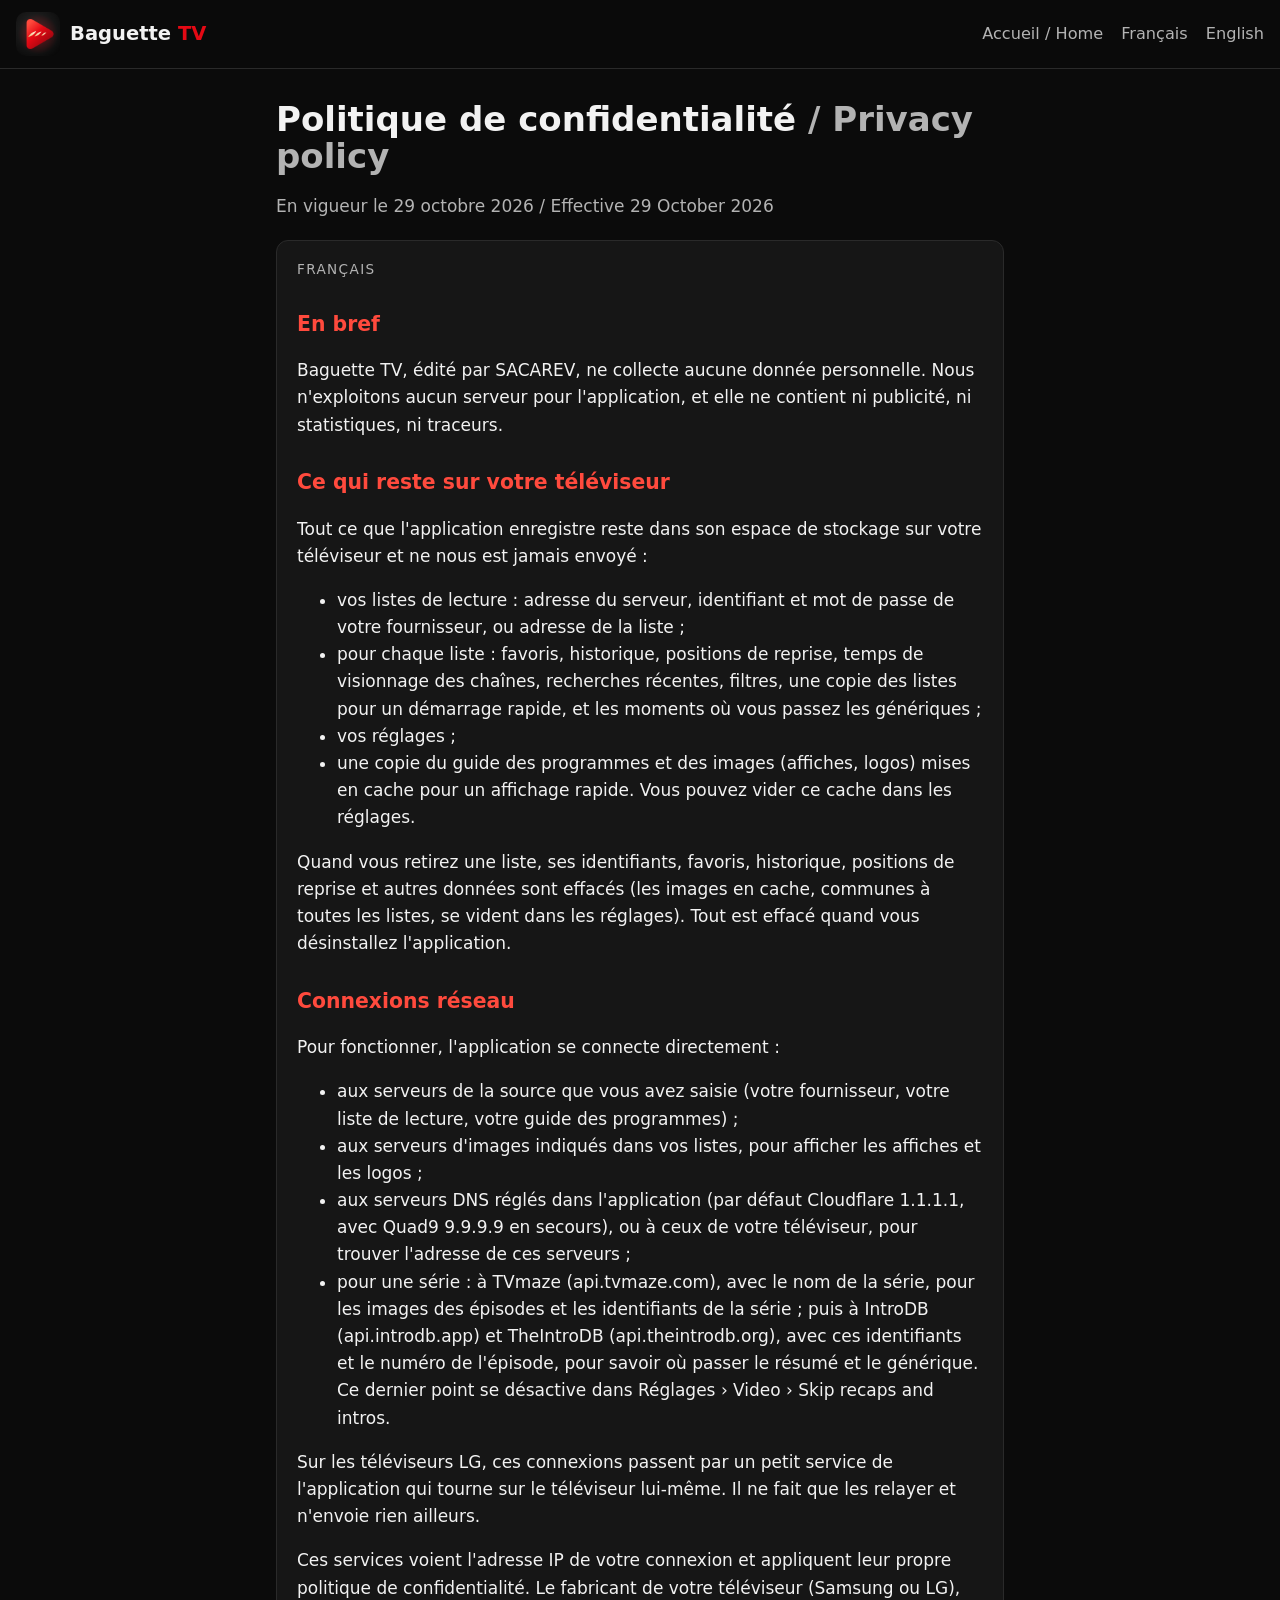
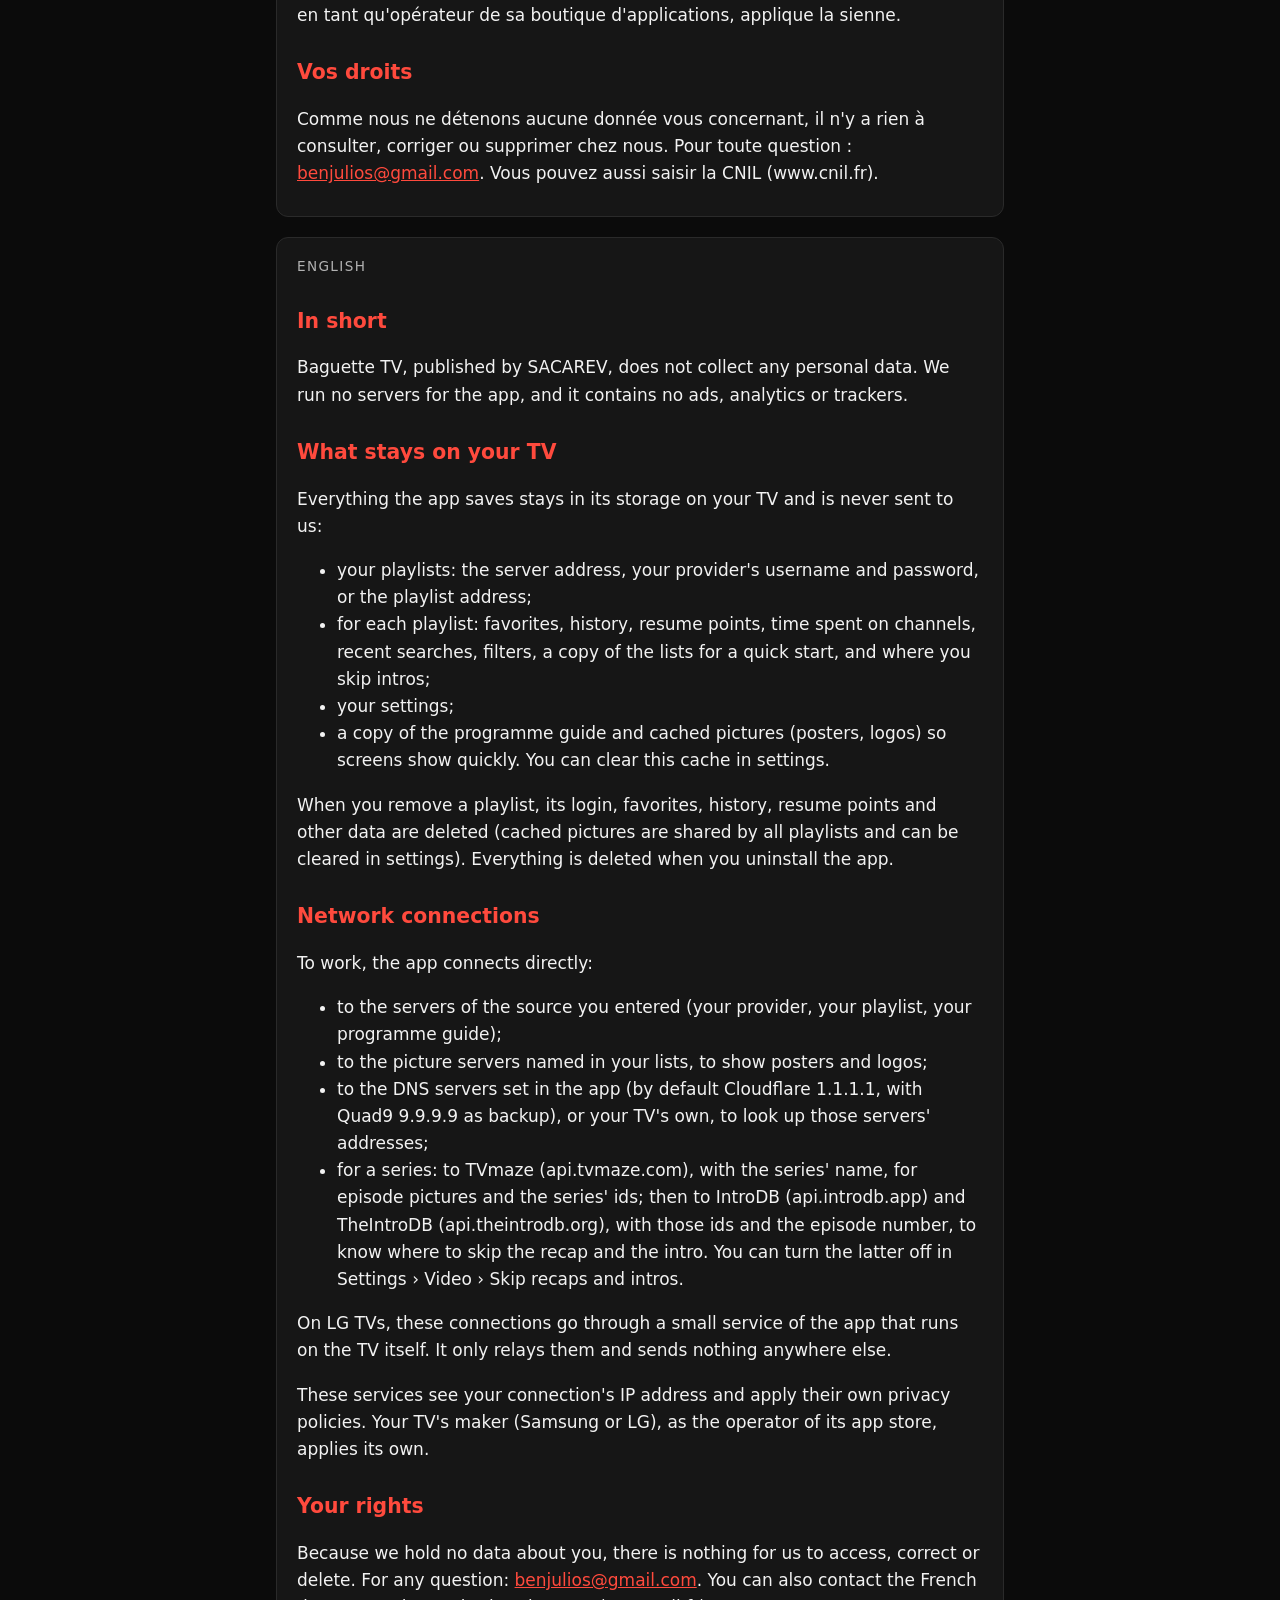
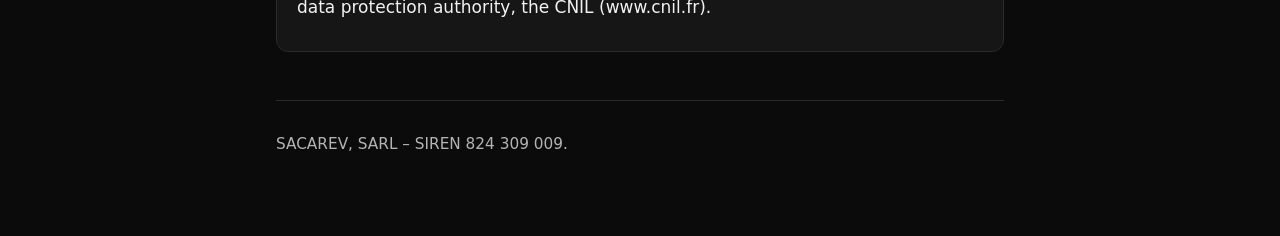
==== commit a8a7c08a: "Site: the app is now called Baguette TV Co-Authored-By: Claude Opus 5.5 <noreply@anthropic.com>" ====
--- a/privacy.html
+++ b/privacy.html
@@ -3,14 +3,14 @@
 <head>
 <meta charset="utf-8">
 <meta name="viewport" content="width=device-width, initial-scale=1">
-<title>Confidentialité – Baguette IPTV</title>
+<title>Confidentialité – Baguette TV</title>
 <meta name="theme-color" content="#0b0b0b">
 <link rel="icon" href="favicon.png">
 <link rel="stylesheet" href="style.css">
 </head>
 <body>
 <header class="top">
-  <a class="brand" href="index.html"><img src="icon.png" alt="" width="44" height="44"><span>Baguette <b>IPTV</b></span></a>
+  <a class="brand" href="index.html"><img src="icon.png" alt="" width="44" height="44"><span>Baguette <b>TV</b></span></a>
   <nav><a href="index.html">Accueil / Home</a><a href="#fr">Français</a><a href="#en">English</a></nav>
 </header>
 
@@ -21,7 +21,7 @@
   <section id="fr">
     <p class="lang">Français</p>
     <h2>En bref</h2>
-    <p>Baguette IPTV, édité par SACAREV, ne collecte aucune donnée personnelle. Nous n'exploitons aucun serveur pour l'application, et elle ne contient ni publicité, ni statistiques, ni traceurs.</p>
+    <p>Baguette TV, édité par SACAREV, ne collecte aucune donnée personnelle. Nous n'exploitons aucun serveur pour l'application, et elle ne contient ni publicité, ni statistiques, ni traceurs.</p>
     <h2>Ce qui reste sur votre téléviseur</h2>
     <p>Tout ce que l'application enregistre reste dans son espace de stockage sur votre téléviseur et ne nous est jamais envoyé :</p>
     <ul>
@@ -48,7 +48,7 @@
   <section id="en">
     <p class="lang">English</p>
     <h2>In short</h2>
-    <p>Baguette IPTV, published by SACAREV, does not collect any personal data. We run no servers for the app, and it contains no ads, analytics or trackers.</p>
+    <p>Baguette TV, published by SACAREV, does not collect any personal data. We run no servers for the app, and it contains no ads, analytics or trackers.</p>
     <h2>What stays on your TV</h2>
     <p>Everything the app saves stays in its storage on your TV and is never sent to us:</p>
     <ul>
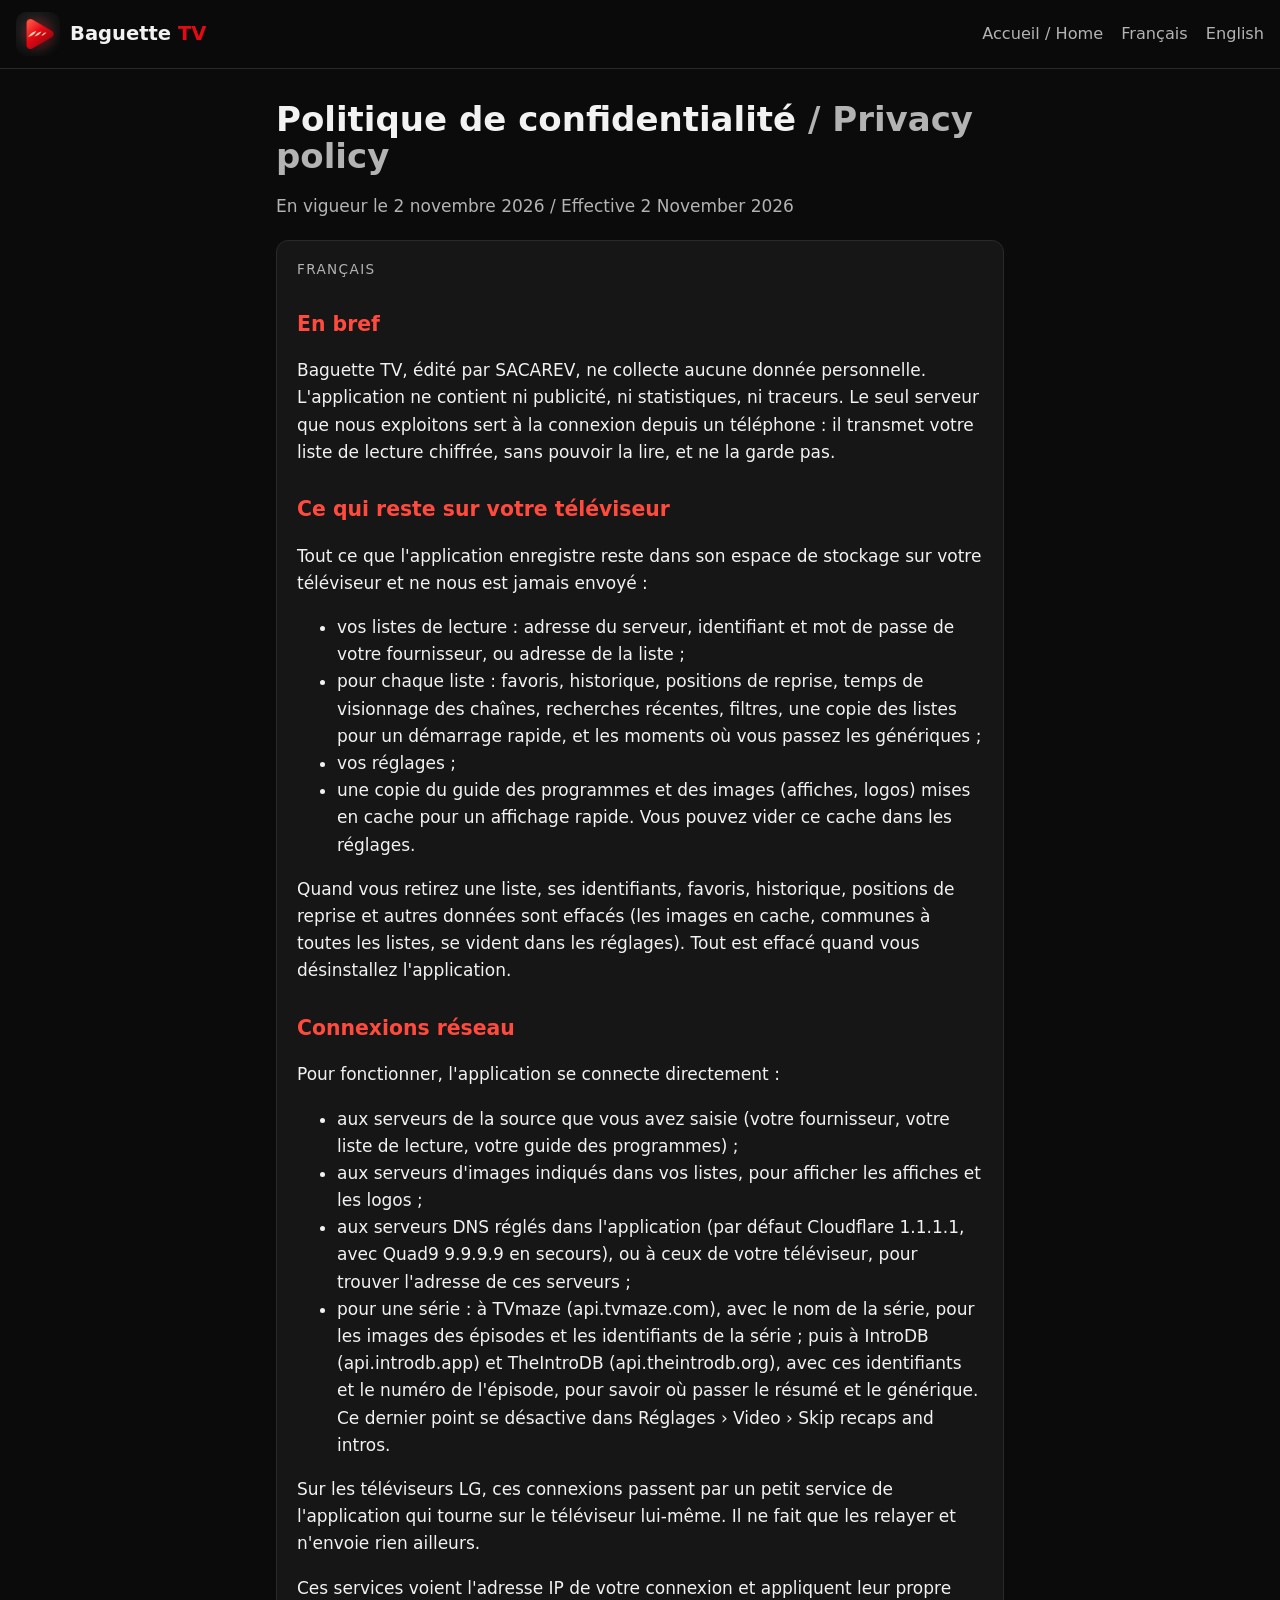
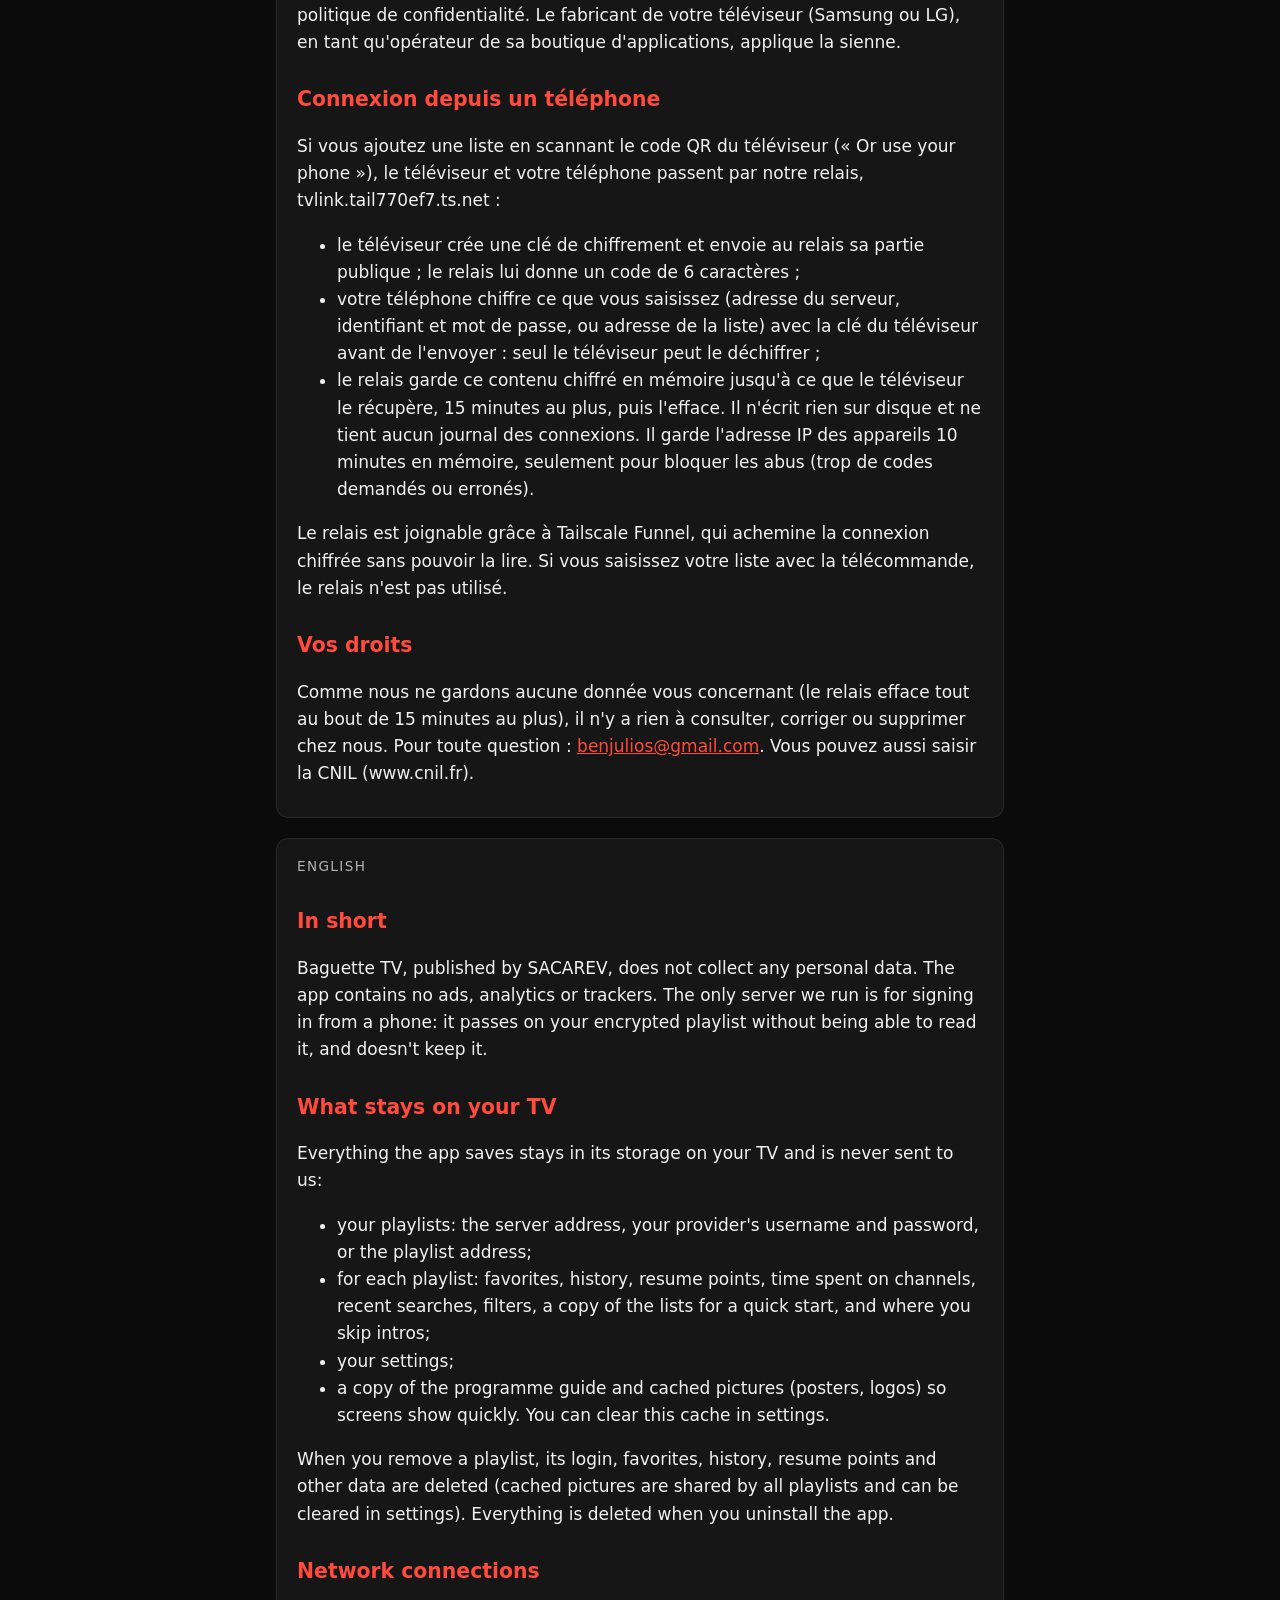
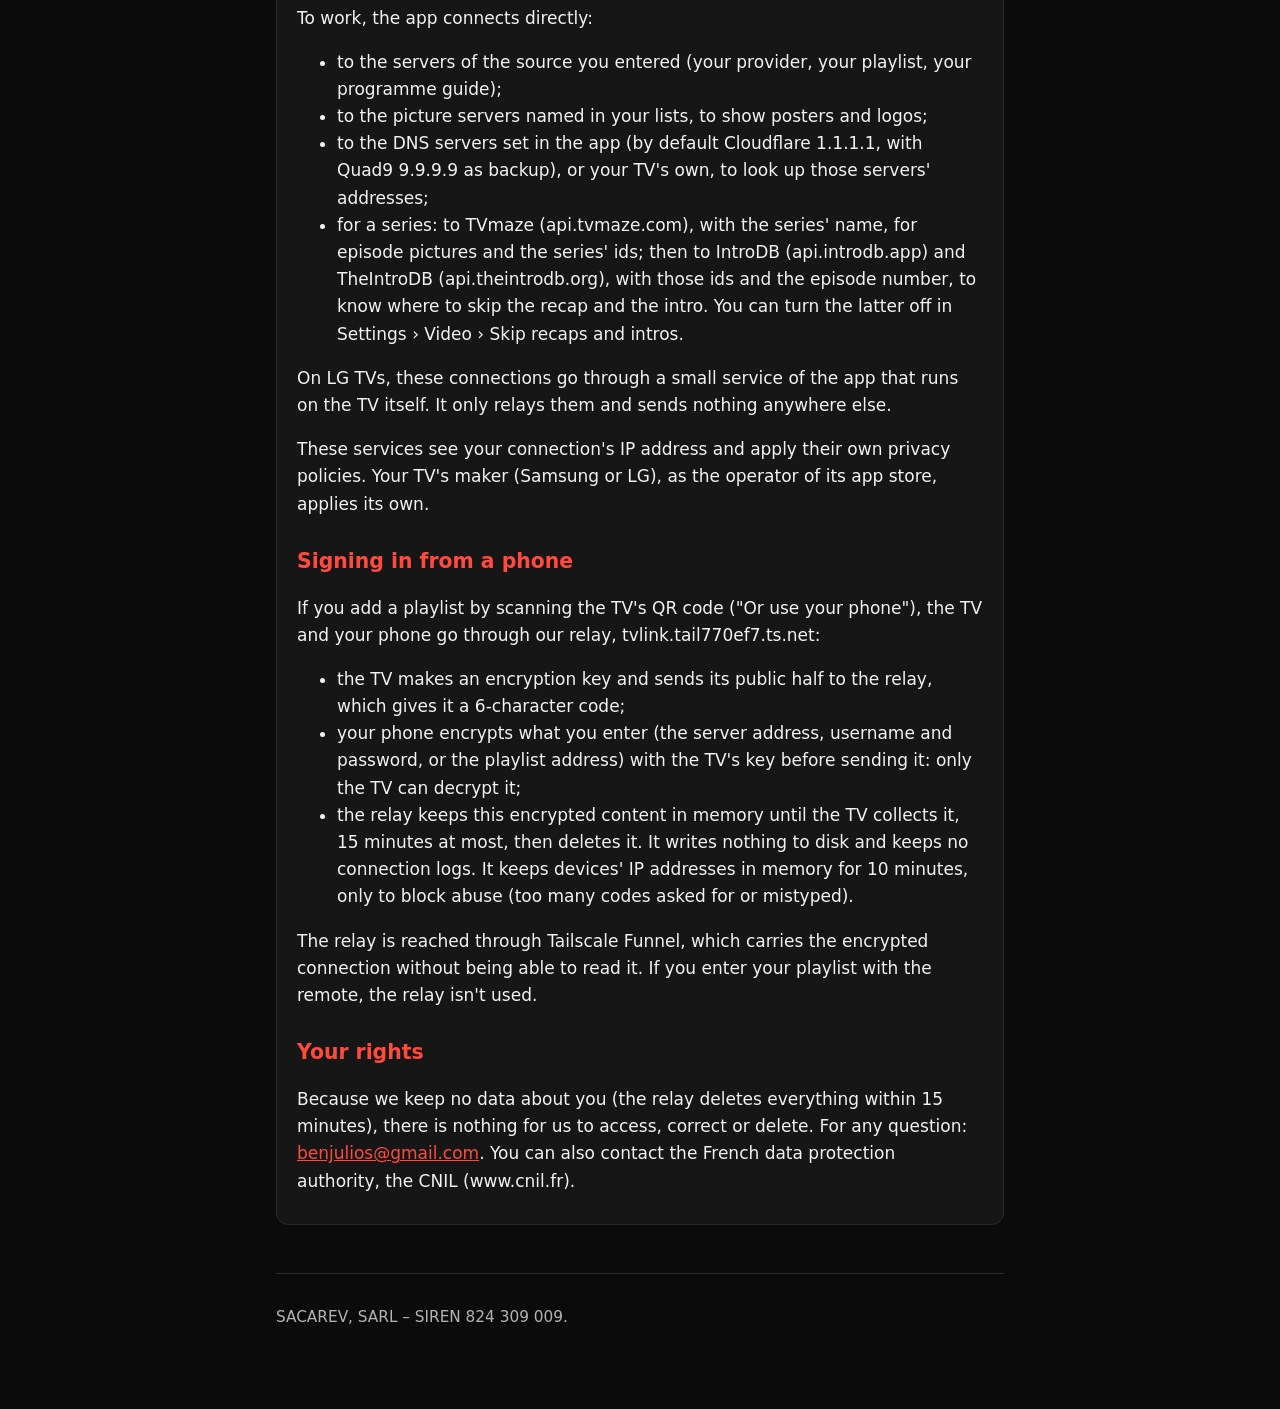
==== commit 37487398: "Site: the privacy policy covers signing in from a phone The app now reaches one server of ours: the " ====
--- a/privacy.html
+++ b/privacy.html
@@ -16,12 +16,12 @@
 
 <main class="doc">
   <h1>Politique de confidentialité <span class="muted">/ Privacy policy</span></h1>
-  <p class="muted">En vigueur le 29 octobre 2026 / Effective 29 October 2026</p>
+  <p class="muted">En vigueur le 2 novembre 2026 / Effective 2 November 2026</p>
 
   <section id="fr">
     <p class="lang">Français</p>
     <h2>En bref</h2>
-    <p>Baguette TV, édité par SACAREV, ne collecte aucune donnée personnelle. Nous n'exploitons aucun serveur pour l'application, et elle ne contient ni publicité, ni statistiques, ni traceurs.</p>
+    <p>Baguette TV, édité par SACAREV, ne collecte aucune donnée personnelle. L'application ne contient ni publicité, ni statistiques, ni traceurs. Le seul serveur que nous exploitons sert à la connexion depuis un téléphone : il transmet votre liste de lecture chiffrée, sans pouvoir la lire, et ne la garde pas.</p>
     <h2>Ce qui reste sur votre téléviseur</h2>
     <p>Tout ce que l'application enregistre reste dans son espace de stockage sur votre téléviseur et ne nous est jamais envoyé :</p>
     <ul>
@@ -41,14 +41,22 @@
     </ul>
     <p>Sur les téléviseurs LG, ces connexions passent par un petit service de l'application qui tourne sur le téléviseur lui-même. Il ne fait que les relayer et n'envoie rien ailleurs.</p>
     <p>Ces services voient l'adresse IP de votre connexion et appliquent leur propre politique de confidentialité. Le fabricant de votre téléviseur (Samsung ou LG), en tant qu'opérateur de sa boutique d'applications, applique la sienne.</p>
+    <h2>Connexion depuis un téléphone</h2>
+    <p>Si vous ajoutez une liste en scannant le code QR du téléviseur (« Or use your phone »), le téléviseur et votre téléphone passent par notre relais, tvlink.tail770ef7.ts.net :</p>
+    <ul>
+      <li>le téléviseur crée une clé de chiffrement et envoie au relais sa partie publique ; le relais lui donne un code de 6 caractères ;</li>
+      <li>votre téléphone chiffre ce que vous saisissez (adresse du serveur, identifiant et mot de passe, ou adresse de la liste) avec la clé du téléviseur avant de l'envoyer : seul le téléviseur peut le déchiffrer ;</li>
+      <li>le relais garde ce contenu chiffré en mémoire jusqu'à ce que le téléviseur le récupère, 15 minutes au plus, puis l'efface. Il n'écrit rien sur disque et ne tient aucun journal des connexions. Il garde l'adresse IP des appareils 10 minutes en mémoire, seulement pour bloquer les abus (trop de codes demandés ou erronés).</li>
+    </ul>
+    <p>Le relais est joignable grâce à Tailscale Funnel, qui achemine la connexion chiffrée sans pouvoir la lire. Si vous saisissez votre liste avec la télécommande, le relais n'est pas utilisé.</p>
     <h2>Vos droits</h2>
-    <p>Comme nous ne détenons aucune donnée vous concernant, il n'y a rien à consulter, corriger ou supprimer chez nous. Pour toute question : <a href="mailto:benjulios@gmail.com">benjulios@gmail.com</a>. Vous pouvez aussi saisir la CNIL (www.cnil.fr).</p>
+    <p>Comme nous ne gardons aucune donnée vous concernant (le relais efface tout au bout de 15 minutes au plus), il n'y a rien à consulter, corriger ou supprimer chez nous. Pour toute question : <a href="mailto:benjulios@gmail.com">benjulios@gmail.com</a>. Vous pouvez aussi saisir la CNIL (www.cnil.fr).</p>
   </section>
 
   <section id="en">
     <p class="lang">English</p>
     <h2>In short</h2>
-    <p>Baguette TV, published by SACAREV, does not collect any personal data. We run no servers for the app, and it contains no ads, analytics or trackers.</p>
+    <p>Baguette TV, published by SACAREV, does not collect any personal data. The app contains no ads, analytics or trackers. The only server we run is for signing in from a phone: it passes on your encrypted playlist without being able to read it, and doesn't keep it.</p>
     <h2>What stays on your TV</h2>
     <p>Everything the app saves stays in its storage on your TV and is never sent to us:</p>
     <ul>
@@ -68,8 +76,16 @@
     </ul>
     <p>On LG TVs, these connections go through a small service of the app that runs on the TV itself. It only relays them and sends nothing anywhere else.</p>
     <p>These services see your connection's IP address and apply their own privacy policies. Your TV's maker (Samsung or LG), as the operator of its app store, applies its own.</p>
+    <h2>Signing in from a phone</h2>
+    <p>If you add a playlist by scanning the TV's QR code ("Or use your phone"), the TV and your phone go through our relay, tvlink.tail770ef7.ts.net:</p>
+    <ul>
+      <li>the TV makes an encryption key and sends its public half to the relay, which gives it a 6-character code;</li>
+      <li>your phone encrypts what you enter (the server address, username and password, or the playlist address) with the TV's key before sending it: only the TV can decrypt it;</li>
+      <li>the relay keeps this encrypted content in memory until the TV collects it, 15 minutes at most, then deletes it. It writes nothing to disk and keeps no connection logs. It keeps devices' IP addresses in memory for 10 minutes, only to block abuse (too many codes asked for or mistyped).</li>
+    </ul>
+    <p>The relay is reached through Tailscale Funnel, which carries the encrypted connection without being able to read it. If you enter your playlist with the remote, the relay isn't used.</p>
     <h2>Your rights</h2>
-    <p>Because we hold no data about you, there is nothing for us to access, correct or delete. For any question: <a href="mailto:benjulios@gmail.com">benjulios@gmail.com</a>. You can also contact the French data protection authority, the CNIL (www.cnil.fr).</p>
+    <p>Because we keep no data about you (the relay deletes everything within 15 minutes), there is nothing for us to access, correct or delete. For any question: <a href="mailto:benjulios@gmail.com">benjulios@gmail.com</a>. You can also contact the French data protection authority, the CNIL (www.cnil.fr).</p>
   </section>
 
   <footer>
